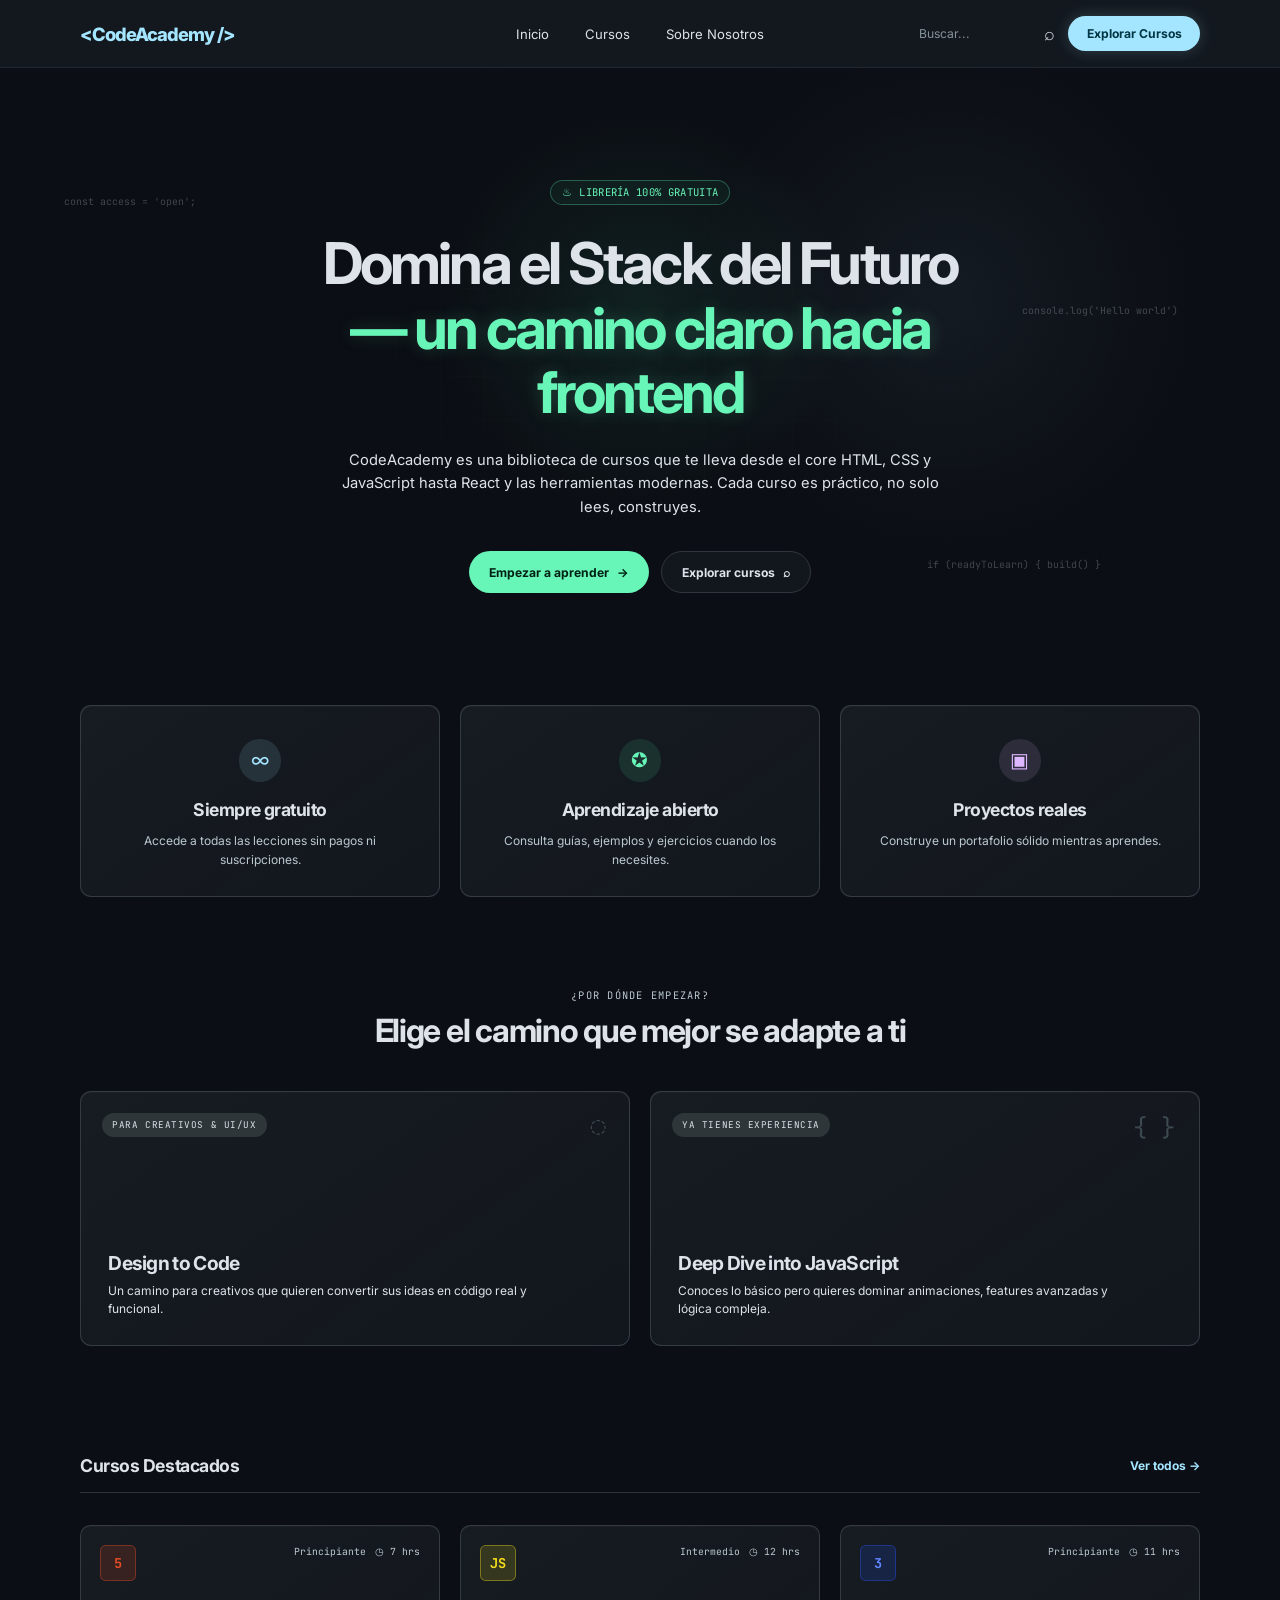
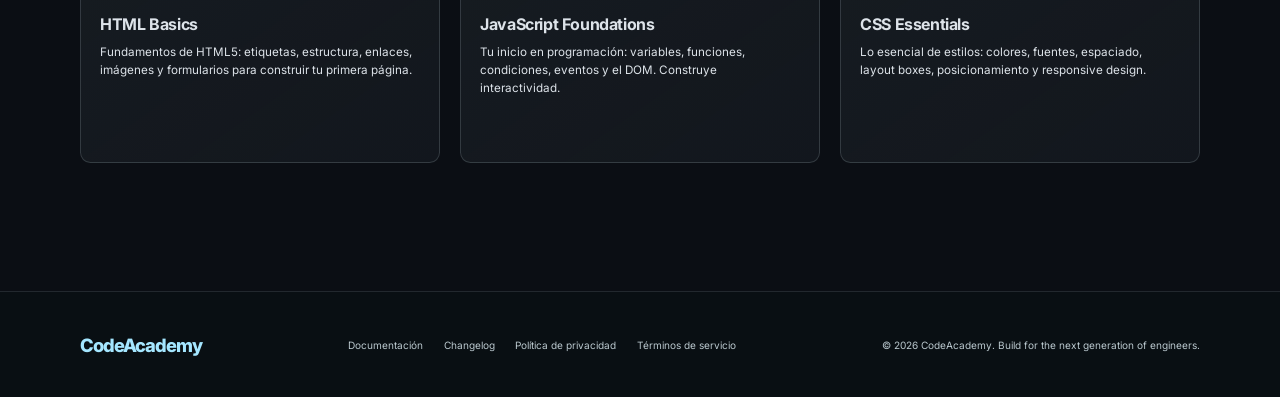
==== index.html @ 4cf629ab "Initial public CodeAcademy site" ====
<!DOCTYPE html>
<html lang="es">
<head>
  <meta charset="UTF-8">
  <meta name="viewport" content="width=device-width, initial-scale=1.0">
  <meta name="description" content="CodeAcademy: cursos de desarrollo web para construir el stack del futuro.">
  <title>CodeAcademy | Domina el Stack del Futuro</title>
  <link rel="stylesheet" href="style.css">
</head>
<body class="pagina-inicio">
  <header class="cabecera-prueba">
    <a class="logo-prueba" href="#inicio" aria-label="Ir al inicio de CodeAcademy">&lt;CodeAcademy /&gt;</a>

    <nav class="navegacion-prueba" aria-label="Navegación principal">
      <a href="#inicio">Inicio</a>
      <a href="#cursos">Cursos</a>
      <a href="nosotros.html">Sobre Nosotros</a>
    </nav>

    <div class="acciones-prueba">
      <form class="busqueda-prueba" action="cursos.html" method="get" role="search">
        <label class="sr-only" for="buscar-tecnologia">Buscar tecnología</label>
        <input id="buscar-tecnologia" name="q" type="search" placeholder="Buscar...">
        <button type="submit" aria-label="Buscar">⌕</button>
      </form>
      <a class="boton-unirme" href="cursos.html">Explorar Cursos</a>
    </div>
  </header>

  <main>
    <section class="hero-prueba" id="inicio">
      <span class="codigo-flotante codigo-uno" aria-hidden="true">const access = 'open';</span>
      <span class="codigo-flotante codigo-dos" aria-hidden="true">console.log('Hello world')</span>
      <span class="codigo-flotante codigo-tres" aria-hidden="true">if (readyToLearn) { build() }</span>

      <div class="hero-prueba-contenido">
        <p class="badge-biblioteca"><span aria-hidden="true">♨</span> Librería 100% gratuita</p>
        <h1>Domina el Stack del Futuro <span>— un camino claro hacia frontend</span></h1>
        <p class="hero-prueba-descripcion">CodeAcademy es una biblioteca de cursos que te lleva desde el core HTML, CSS y JavaScript hasta React y las herramientas modernas. Cada curso es práctico, no solo lees, construyes.</p>
        <div class="hero-prueba-acciones">
          <a class="boton-menta" href="#rutas">Empezar a aprender <span aria-hidden="true">→</span></a>
          <a class="boton-contorno" href="cursos.html">Explorar cursos <span aria-hidden="true">⌕</span></a>
        </div>
      </div>
    </section>

    <section class="seccion-prueba beneficios-prueba" aria-label="Beneficios de CodeAcademy">
      <article class="tarjeta-beneficio-prueba">
        <span class="icono-beneficio-prueba icono-cian" aria-hidden="true">∞</span>
        <h2>Siempre gratuito</h2>
        <p>Accede a todas las lecciones sin pagos ni suscripciones.</p>
      </article>
      <article class="tarjeta-beneficio-prueba">
        <span class="icono-beneficio-prueba icono-menta" aria-hidden="true">✪</span>
        <h2>Aprendizaje abierto</h2>
        <p>Consulta guías, ejemplos y ejercicios cuando los necesites.</p>
      </article>
      <article class="tarjeta-beneficio-prueba">
        <span class="icono-beneficio-prueba icono-lila" aria-hidden="true">▣</span>
        <h2>Proyectos reales</h2>
        <p>Construye un portafolio sólido mientras aprendes.</p>
      </article>
    </section>

    <section class="seccion-prueba rutas-prueba" id="rutas">
      <div class="encabezado-rutas-prueba">
        <p>¿Por dónde empezar?</p>
        <h2>Elige el camino que mejor se adapte a ti</h2>
      </div>
      <div class="grid-rutas-prueba">
        <article class="tarjeta-ruta-prueba ruta-design">
          <span class="badge-ruta">Para creativos &amp; UI/UX</span>
          <span class="marca-ruta" aria-hidden="true">◌</span>
          <div>
            <h3>Design to Code</h3>
            <p>Un camino para creativos que quieren convertir sus ideas en código real y funcional.</p>
          </div>
        </article>
        <article class="tarjeta-ruta-prueba ruta-javascript">
          <span class="badge-ruta">Ya tienes experiencia</span>
          <span class="marca-ruta" aria-hidden="true">{ }</span>
          <div>
            <h3>Deep Dive into JavaScript</h3>
            <p>Conoces lo básico pero quieres dominar animaciones, features avanzadas y lógica compleja.</p>
          </div>
        </article>
      </div>
    </section>

    <section class="seccion-prueba cursos-prueba" id="cursos">
      <div class="encabezado-cursos-prueba">
        <h2>Cursos Destacados</h2>
        <a href="cursos.html">Ver todos <span aria-hidden="true">→</span></a>
      </div>
      <div class="grid-cursos-prueba">
        <article class="tarjeta-curso-prueba">
          <div class="meta-curso-prueba">
            <span class="logo-tecnologia html">5</span>
            <p><span>Principiante</span><span>◷ 7 hrs</span></p>
          </div>
          <h3>HTML Basics</h3>
          <p>Fundamentos de HTML5: etiquetas, estructura, enlaces, imágenes y formularios para construir tu primera página.</p>
          <a href="detalles-html.html" aria-label="Abrir lección de HTML Basics"></a>
        </article>
        <article class="tarjeta-curso-prueba">
          <div class="meta-curso-prueba">
            <span class="logo-tecnologia javascript">JS</span>
            <p><span>Intermedio</span><span>◷ 12 hrs</span></p>
          </div>
          <h3>JavaScript Foundations</h3>
          <p>Tu inicio en programación: variables, funciones, condiciones, eventos y el DOM. Construye interactividad.</p>
          <a href="detalles-javascript.html" aria-label="Abrir lección de JavaScript Foundations"></a>
        </article>
        <article class="tarjeta-curso-prueba">
          <div class="meta-curso-prueba">
            <span class="logo-tecnologia css">3</span>
            <p><span>Principiante</span><span>◷ 11 hrs</span></p>
          </div>
          <h3>CSS Essentials</h3>
          <p>Lo esencial de estilos: colores, fuentes, espaciado, layout boxes, posicionamiento y responsive design.</p>
          <a href="detalles-css.html" aria-label="Abrir lección de CSS Essentials"></a>
        </article>
      </div>
    </section>

  </main>

  <footer class="pie-prueba">
    <a class="logo-prueba" href="#inicio">CodeAcademy</a>
    <nav aria-label="Enlaces secundarios">
      <a href="#documentacion">Documentación</a>
      <a href="#changelog">Changelog</a>
      <a href="#privacidad">Política de privacidad</a>
      <a href="#terminos">Términos de servicio</a>
    </nav>
    <p>© 2026 CodeAcademy. Build for the next generation of engineers.</p>
  </footer>
</body>
</html>
---- style.css ----
@import url('https://fonts.googleapis.com/css2?family=Inter:wght@400;500;600;700;800&family=JetBrains+Mono:wght@500;600&display=swap');

:root {
  --fondo: #0B0E14;
  --fondo-profundo: #090f13;
  --superficie: #161B22;
  --superficie-media: #1a2025;
  --borde: #30363D;
  --texto: #dde3e9;
  --texto-secundario: #bbc9cf;
  --menta: #68f5b8;
  --menta-media: #46d89d;
  --cian: #a4e6ff;
  --lila: #ddb7ff;
}

/* Garantiza que el atributo hidden prevalezca sobre los layouts Flex y Grid. */
[hidden] {
  display: none !important;
}

* {
  box-sizing: border-box;
  margin: 0;
  padding: 0;
}

html {
  scroll-behavior: smooth;
}

body {
  min-width: 320px;
  background: var(--fondo);
  color: var(--texto);
  font-family: 'Inter', sans-serif;
}

a {
  color: inherit;
  text-decoration: none;
}

button,
input {
  font: inherit;
}

.sr-only {
  position: absolute;
  width: 1px;
  height: 1px;
  padding: 0;
  margin: -1px;
  overflow: hidden;
  clip: rect(0, 0, 0, 0);
  white-space: nowrap;
  border: 0;
}

.cabecera-prueba {
  position: sticky;
  top: 0;
  z-index: 10;
  display: grid;
  grid-template-columns: 1fr auto 1fr;
  align-items: center;
  min-height: 68px;
  padding: 0 4.5%;
  border-bottom: 1px solid rgba(48, 54, 61, 0.6);
  background: rgba(22, 27, 34, 0.84);
  backdrop-filter: blur(16px);
}

.logo-prueba {
  display: inline-flex;
  align-items: center;
  gap: 0.45rem;
  color: var(--cian);
  font-size: 1.15rem;
  font-weight: 800;
  letter-spacing: -0.055em;
}

.logo-prueba span {
  font-size: 0.9rem;
}

.navegacion-prueba {
  display: flex;
  gap: 2.25rem;
}

.navegacion-prueba a {
  color: var(--texto);
  font-size: 0.82rem;
  transition: color 0.2s ease;
}

.navegacion-prueba a:hover {
  color: var(--menta);
}

.acciones-prueba {
  display: flex;
  justify-content: flex-end;
  align-items: center;
  gap: 0.8rem;
}

.busqueda-prueba {
  display: flex;
  align-items: center;
  width: 136px;
  border-bottom: 1px solid transparent;
  transition: width 0.25s ease, border-color 0.2s ease;
}

.busqueda-prueba:focus-within {
  width: 190px;
  border-color: var(--menta);
}

.busqueda-prueba input {
  width: 100%;
  border: 0;
  outline: 0;
  background: transparent;
  color: var(--texto);
  font-size: 0.76rem;
}

.busqueda-prueba input::placeholder {
  color: #859399;
}

.busqueda-prueba button {
  border: 0;
  background: transparent;
  color: var(--texto);
  cursor: pointer;
  font-size: 1.1rem;
}

.boton-unirme,
.boton-menta,
.boton-contorno {
  display: inline-flex;
  align-items: center;
  justify-content: center;
  gap: 0.5rem;
  border-radius: 999px;
  font-size: 0.76rem;
  font-weight: 700;
  transition: transform 0.2s ease, background-color 0.2s ease, box-shadow 0.2s ease;
}

.boton-unirme {
  padding: 0.6rem 1.15rem;
  background: var(--cian);
  color: #003543;
  box-shadow: 0 0 15px rgba(164, 230, 255, 0.2);
}

.boton-unirme:hover,
.boton-menta:hover {
  transform: translateY(-2px);
  box-shadow: 0 0 20px rgba(104, 245, 184, 0.3);
}

.hero-prueba {
  position: relative;
  display: grid;
  min-height: 570px;
  place-items: center;
  overflow: hidden;
  padding: 7rem 1.5rem 5rem;
  background:
    radial-gradient(circle at 50% 40%, rgba(70, 216, 157, 0.09), transparent 28%),
    radial-gradient(circle at 74% 38%, rgba(164, 230, 255, 0.06), transparent 25%);
}

.hero-prueba::after {
  position: absolute;
  inset: 0;
  background-image: linear-gradient(rgba(48, 54, 61, 0.08) 1px, transparent 1px), linear-gradient(90deg, rgba(48, 54, 61, 0.08) 1px, transparent 1px);
  background-size: 44px 44px;
  content: '';
  mask-image: radial-gradient(ellipse at center, black, transparent 74%);
  pointer-events: none;
}

.hero-prueba-contenido {
  position: relative;
  z-index: 1;
  max-width: 760px;
  text-align: center;
}

.badge-biblioteca {
  display: inline-flex;
  align-items: center;
  gap: 0.45rem;
  margin-bottom: 1.65rem;
  padding: 0.28rem 0.7rem;
  border: 1px solid rgba(104, 245, 184, 0.3);
  border-radius: 999px;
  background: rgba(70, 216, 157, 0.05);
  color: var(--menta);
  font-family: 'JetBrains Mono', monospace;
  font-size: 0.66rem;
  letter-spacing: 0.03em;
  text-transform: uppercase;
}

.hero-prueba h1 {
  max-width: 700px;
  margin: 0 auto;
  font-size: clamp(2.35rem, 5vw, 3.6rem);
  font-weight: 700;
  letter-spacing: -0.05em;
  line-height: 1.12;
}

.hero-prueba h1 span {
  display: block;
  color: var(--menta);
  text-shadow: 0 0 18px rgba(104, 245, 184, 0.2);
}

.hero-prueba-descripcion {
  max-width: 600px;
  margin: 1.5rem auto 2rem;
  color: var(--texto);
  font-size: 0.92rem;
  line-height: 1.6;
}

.hero-prueba-acciones {
  display: flex;
  justify-content: center;
  gap: 0.8rem;
}

.boton-menta,
.boton-contorno {
  min-width: 150px;
  padding: 0.78rem 1.25rem;
}

.boton-menta {
  background: var(--menta);
  color: #002113;
}

.boton-contorno {
  border: 1px solid var(--borde);
  background: rgba(22, 27, 34, 0.65);
  color: var(--texto);
}

.boton-contorno:hover {
  border-color: var(--menta);
  background: var(--superficie-media);
}

.codigo-flotante {
  position: absolute;
  z-index: 1;
  color: #859399;
  font-family: 'JetBrains Mono', monospace;
  font-size: 0.62rem;
  opacity: 0.42;
}

.codigo-uno { top: 21%; left: 5%; }
.codigo-dos { top: 39%; right: 8%; }
.codigo-tres { right: 14%; bottom: 17%; }

.seccion-prueba {
  width: min(1280px, 94%);
  margin: 0 auto;
}

.beneficios-prueba {
  display: grid;
  grid-template-columns: repeat(3, 1fr);
  gap: 1.25rem;
  padding-top: 2rem;
}

.tarjeta-beneficio-prueba,
.tarjeta-ruta-prueba,
.tarjeta-curso-prueba {
  border: 1px solid rgba(133, 147, 153, 0.28);
  background: linear-gradient(145deg, rgba(26, 32, 37, 0.78), rgba(22, 27, 34, 0.68));
  box-shadow: inset 0 1px 0 rgba(221, 227, 233, 0.025);
}

.tarjeta-beneficio-prueba {
  padding: 2.05rem 1.5rem 1.65rem;
  border-radius: 0.7rem;
  text-align: center;
}

.icono-beneficio-prueba {
  display: grid;
  width: 2.65rem;
  height: 2.65rem;
  place-items: center;
  margin: 0 auto 1.1rem;
  border-radius: 50%;
  font-size: 1.25rem;
}

.icono-cian { background: rgba(164, 230, 255, 0.12); color: var(--cian); }
.icono-menta { background: rgba(70, 216, 157, 0.12); color: var(--menta); }
.icono-lila { background: rgba(221, 183, 255, 0.12); color: var(--lila); }

.tarjeta-beneficio-prueba h2 {
  font-size: 1.1rem;
  letter-spacing: -0.03em;
}

.tarjeta-beneficio-prueba p {
  margin-top: 0.75rem;
  color: var(--texto-secundario);
  font-size: 0.75rem;
  line-height: 1.55;
}

.rutas-prueba {
  padding-top: 5.7rem;
}

.encabezado-rutas-prueba {
  text-align: center;
}

.encabezado-rutas-prueba > p {
  color: var(--texto-secundario);
  font-family: 'JetBrains Mono', monospace;
  font-size: 0.65rem;
  letter-spacing: 0.12em;
  text-transform: uppercase;
}

.encabezado-rutas-prueba h2 {
  margin-top: 0.55rem;
  font-size: clamp(1.65rem, 3vw, 2rem);
  letter-spacing: -0.04em;
}

.grid-rutas-prueba {
  display: grid;
  grid-template-columns: repeat(2, 1fr);
  gap: 1.25rem;
  margin-top: 2.6rem;
}

.tarjeta-ruta-prueba {
  position: relative;
  display: flex;
  min-height: 255px;
  flex-direction: column;
  justify-content: flex-end;
  padding: 1.7rem;
  overflow: hidden;
  border-radius: 0.7rem;
  transition: border-color 0.2s ease, box-shadow 0.2s ease, transform 0.2s ease;
}

.tarjeta-ruta-prueba:hover,
.tarjeta-curso-prueba:hover {
  border-color: rgba(164, 230, 255, 0.7);
  box-shadow: 0 0 20px rgba(164, 230, 255, 0.12);
  transform: translateY(-3px);
}

.badge-ruta {
  position: absolute;
  top: 1.3rem;
  left: 1.3rem;
  padding: 0.38rem 0.65rem;
  border-radius: 999px;
  background: #2f363a;
  color: var(--texto);
  font-family: 'JetBrains Mono', monospace;
  font-size: 0.58rem;
  letter-spacing: 0.06em;
  text-transform: uppercase;
}

.marca-ruta {
  position: absolute;
  top: 1.25rem;
  right: 1.5rem;
  color: #3c494e;
  font-family: 'JetBrains Mono', monospace;
  font-size: 1.5rem;
}

.tarjeta-ruta-prueba h3 {
  font-size: 1.2rem;
  letter-spacing: -0.035em;
}

.tarjeta-ruta-prueba p {
  max-width: 430px;
  margin-top: 0.45rem;
  color: var(--texto);
  font-size: 0.75rem;
  line-height: 1.5;
}

.cursos-prueba {
  padding: 6.8rem 0 8rem;
}

.encabezado-cursos-prueba {
  display: flex;
  align-items: center;
  justify-content: space-between;
  padding-bottom: 1rem;
  border-bottom: 1px solid rgba(133, 147, 153, 0.28);
}

.encabezado-cursos-prueba h2 {
  font-size: 1.1rem;
  letter-spacing: -0.025em;
}

.encabezado-cursos-prueba a {
  color: var(--cian);
  font-size: 0.75rem;
  font-weight: 700;
}

.grid-cursos-prueba {
  display: grid;
  grid-template-columns: repeat(3, 1fr);
  gap: 1.25rem;
  margin-top: 2rem;
}

.tarjeta-curso-prueba {
  position: relative;
  min-height: 238px;
  padding: 1.2rem;
  border-radius: 0.65rem;
  transition: border-color 0.2s ease, box-shadow 0.2s ease, transform 0.2s ease;
}

.tarjeta-curso-prueba > a {
  position: absolute;
  inset: 0;
}

.meta-curso-prueba {
  display: flex;
  align-items: flex-start;
  justify-content: space-between;
}

.logo-tecnologia {
  display: grid;
  width: 2.25rem;
  height: 2.25rem;
  place-items: center;
  border-radius: 0.35rem;
  font-family: 'JetBrains Mono', monospace;
  font-size: 0.85rem;
  font-weight: 700;
}

.logo-tecnologia.html { border: 1px solid rgba(227, 76, 38, 0.4); background: rgba(227, 76, 38, 0.16); color: #e34c26; }
.logo-tecnologia.javascript { border: 1px solid rgba(247, 223, 30, 0.38); background: rgba(247, 223, 30, 0.14); color: #f7df1e; }
.logo-tecnologia.css { border: 1px solid rgba(38, 77, 228, 0.45); background: rgba(38, 77, 228, 0.18); color: #5f86ff; }

.meta-curso-prueba p {
  display: flex;
  gap: 0.55rem;
  color: var(--texto-secundario);
  font-family: 'JetBrains Mono', monospace;
  font-size: 0.61rem;
}

.tarjeta-curso-prueba h3 {
  margin-top: 2.05rem;
  font-size: 1rem;
  letter-spacing: -0.025em;
}

.tarjeta-curso-prueba > p {
  margin-top: 0.55rem;
  color: var(--texto);
  font-size: 0.73rem;
  line-height: 1.55;
}

.sobre-nosotros-prueba {
  display: grid;
  grid-template-columns: minmax(0, 1fr) minmax(340px, 0.9fr);
  gap: clamp(2rem, 7vw, 7rem);
  align-items: center;
  padding: 0 0 7rem;
  scroll-margin-top: 5rem;
}

.sobre-introduccion h1,
.sobre-introduccion h2 {
  max-width: 650px;
  margin-top: 0.55rem;
  color: var(--texto);
  font-size: clamp(1.75rem, 3.4vw, 2.65rem);
  letter-spacing: -0.05em;
  line-height: 1.12;
}

.sobre-introduccion > p:not(.eyebrow) {
  max-width: 620px;
  margin-top: 1rem;
  color: var(--texto-secundario);
  font-size: 0.9rem;
  line-height: 1.7;
}

.sobre-introduccion .boton-contorno {
  display: inline-flex;
  margin-top: 1.6rem;
}

.sobre-pilares {
  display: grid;
  gap: 0.8rem;
}

.sobre-pilares article {
  padding: 1.3rem;
  border: 1px solid rgba(48, 54, 61, 0.85);
  border-radius: 0.65rem;
  background: linear-gradient(145deg, rgba(23, 30, 35, 0.82), rgba(20, 26, 31, 0.7));
}

.sobre-pilares span {
  color: var(--menta);
  font-family: 'JetBrains Mono', monospace;
  font-size: 0.65rem;
  font-weight: 700;
}

.sobre-pilares h2,
.sobre-pilares h3 {
  margin-top: 0.5rem;
  color: var(--texto);
  font-size: 1rem;
}

.sobre-pilares p {
  margin-top: 0.4rem;
  color: var(--texto-secundario);
  font-size: 0.78rem;
  line-height: 1.55;
}

.contenido-nosotros {
  padding-top: clamp(4rem, 9vw, 8rem);
}

.contenido-nosotros .sobre-nosotros-prueba {
  padding-bottom: clamp(4rem, 8vw, 7rem);
}

.metodo-nosotros {
  padding: 3rem 0 clamp(5rem, 9vw, 8rem);
  border-top: 1px solid rgba(48, 54, 61, 0.78);
}

.metodo-nosotros > div:first-child {
  max-width: 520px;
}

.metodo-nosotros h2 {
  margin-top: 0.55rem;
  font-size: clamp(1.55rem, 3vw, 2.2rem);
  letter-spacing: -0.045em;
}

.pasos-metodo {
  display: grid;
  grid-template-columns: repeat(3, 1fr);
  gap: 1rem;
  margin-top: 2.2rem;
}

.pasos-metodo article {
  padding: 1.35rem;
  border: 1px solid rgba(48, 54, 61, 0.85);
  border-radius: 0.65rem;
  background: rgba(22, 27, 34, 0.68);
}

.pasos-metodo span {
  color: var(--menta);
  font-family: 'JetBrains Mono', monospace;
  font-size: 0.65rem;
  font-weight: 700;
}

.pasos-metodo h3 {
  margin-top: 0.55rem;
  font-size: 1rem;
}

.pasos-metodo p {
  margin-top: 0.45rem;
  color: var(--texto-secundario);
  font-size: 0.78rem;
  line-height: 1.55;
}

.compromiso-nosotros {
  display: grid;
  grid-template-columns: minmax(0, 1fr) minmax(320px, 0.8fr);
  gap: clamp(2rem, 6vw, 6rem);
  align-items: center;
  padding: 3rem 0 clamp(5rem, 9vw, 8rem);
  border-top: 1px solid rgba(48, 54, 61, 0.78);
}

.compromiso-nosotros h2 {
  margin-top: 0.55rem;
  font-size: clamp(1.5rem, 3vw, 2.2rem);
  letter-spacing: -0.045em;
}

.compromiso-nosotros p:not(.eyebrow) {
  max-width: 590px;
  margin-top: 0.85rem;
  color: var(--texto-secundario);
  font-size: 0.88rem;
  line-height: 1.7;
}

.compromiso-nosotros ul {
  display: grid;
  gap: 0.75rem;
  padding: 1.35rem;
  border: 1px solid rgba(70, 216, 157, 0.2);
  border-radius: 0.65rem;
  background: linear-gradient(145deg, rgba(70, 216, 157, 0.08), rgba(22, 27, 34, 0.7));
  list-style: none;
}

.compromiso-nosotros li {
  color: var(--texto);
  font-size: 0.8rem;
  line-height: 1.55;
}

.compromiso-nosotros li span {
  margin-right: 0.55rem;
  color: var(--menta);
  font-weight: 800;
}

.pie-prueba {
  display: grid;
  grid-template-columns: auto 1fr auto;
  align-items: center;
  gap: 2.5rem;
  padding: 2.6rem 4.5%;
  border-top: 1px solid rgba(48, 54, 61, 0.65);
  background: var(--fondo-profundo);
}

.pie-prueba nav {
  display: flex;
  flex-wrap: wrap;
  justify-content: center;
  gap: 1.3rem;
}

.pie-prueba nav a,
.pie-prueba p {
  color: var(--texto-secundario);
  font-size: 0.63rem;
}

.pie-prueba nav a:hover {
  color: var(--menta);
}

.pie-prueba p {
  text-align: right;
}

@media (max-width: 850px) {
  .cabecera-prueba {
    grid-template-columns: 1fr auto;
  }

  .navegacion-prueba {
    display: none;
  }

  .grid-cursos-prueba {
    grid-template-columns: repeat(2, 1fr);
  }

  .pie-prueba {
    grid-template-columns: 1fr;
    text-align: center;
  }

  .pie-prueba p {
    text-align: center;
  }

  .sobre-nosotros-prueba {
    grid-template-columns: 1fr;
    gap: 2rem;
  }

  .pasos-metodo {
    grid-template-columns: 1fr;
  }

  .compromiso-nosotros {
    grid-template-columns: 1fr;
  }
}

@media (max-width: 620px) {
  .cabecera-prueba {
    min-height: 62px;
    padding: 0 1.1rem;
  }

  .acciones-prueba {
    gap: 0.5rem;
  }

  .busqueda-prueba,
  .busqueda-prueba:focus-within {
    width: 2rem;
  }

  .busqueda-prueba input {
    display: none;
  }

  .boton-unirme {
    padding: 0.55rem 0.75rem;
    font-size: 0.67rem;
  }

  .hero-prueba {
    min-height: 510px;
    padding-top: 5rem;
  }

  .hero-prueba h1 {
    font-size: 2.1rem;
  }

  .hero-prueba-acciones {
    flex-direction: column;
    align-items: center;
  }

  .codigo-flotante {
    display: none;
  }

  .beneficios-prueba,
  .grid-rutas-prueba,
  .grid-cursos-prueba {
    grid-template-columns: 1fr;
  }

  .rutas-prueba {
    padding-top: 4.5rem;
  }

  .cursos-prueba {
    padding: 5rem 0;
  }

  .tarjeta-ruta-prueba {
    min-height: 225px;
  }
}

/* Vistas internas: catálogo, detalles, panel y carrito */
.encabezado-principal {
  display: flex;
  align-items: center;
  justify-content: space-between;
  gap: 1.5rem;
  min-height: 68px;
  padding: 0.75rem 5%;
  border-bottom: 1px solid rgba(48, 54, 61, 0.7);
  background: rgba(22, 27, 34, 0.92);
}

.encabezado-principal .logo {
  color: var(--cian);
  font-size: 1.15rem;
  font-weight: 800;
  letter-spacing: -0.055em;
  white-space: nowrap;
}

.navegacion,
.acciones-usuario,
.buscador {
  display: flex;
  align-items: center;
}

.navegacion {
  gap: 1.25rem;
}

.navegacion a {
  color: var(--texto-secundario);
  font-size: 0.82rem;
  transition: color 0.2s ease;
}

.navegacion a:hover {
  color: var(--menta);
}

.buscador {
  flex: 1;
  max-width: 250px;
  overflow: hidden;
  border: 1px solid var(--borde);
  border-radius: 999px;
  background: var(--fondo-profundo);
}

.buscador:focus-within {
  border-color: var(--menta);
  box-shadow: 0 0 0 3px rgba(104, 245, 184, 0.1);
}

.buscador input {
  width: 100%;
  padding: 0.58rem 0.8rem;
  border: 0;
  outline: 0;
  background: transparent;
  color: var(--texto);
  font-size: 0.78rem;
}

.buscador button {
  padding: 0.55rem 0.8rem;
  border: 0;
  border-left: 1px solid var(--borde);
  background: transparent;
  color: var(--cian);
  cursor: pointer;
}

.acciones-usuario {
  gap: 0.5rem;
  white-space: nowrap;
}

.boton-carrito,
.boton-panel {
  padding: 0.55rem 0.75rem;
  border-radius: 999px;
  color: var(--texto-secundario);
  font-size: 0.77rem;
  font-weight: 700;
  transition: background-color 0.2s ease, color 0.2s ease;
}

.boton-carrito:hover {
  background: var(--superficie-media);
  color: var(--menta);
}

.boton-panel {
  background: var(--cian);
  color: #003543;
}

.boton-panel:hover {
  background: #b7eaff;
}

.visualmente-oculto {
  position: absolute;
  width: 1px;
  height: 1px;
  padding: 0;
  margin: -1px;
  overflow: hidden;
  clip: rect(0, 0, 0, 0);
  white-space: nowrap;
  border: 0;
}

.pie-pagina {
  display: flex;
  justify-content: space-between;
  gap: 3rem;
  margin-top: 5rem;
  padding: 3.5rem 5%;
  border-top: 1px solid rgba(48, 54, 61, 0.65);
  background: var(--fondo-profundo);
}

.columna-footer {
  display: flex;
  flex-direction: column;
  gap: 0.65rem;
}

.marca-footer {
  max-width: 330px;
}

.columna-footer h2 {
  font-size: 0.9rem;
}

.columna-footer p,
.columna-footer a {
  color: var(--texto-secundario);
  font-size: 0.78rem;
  line-height: 1.55;
}

.columna-footer a:hover {
  color: var(--menta);
}

.redes-sociales {
  display: flex;
  flex-direction: column;
  gap: 0.65rem;
}

/* Catálogo */
.contenedor-cursos {
  display: grid;
  grid-template-columns: minmax(220px, 25%) minmax(0, 1fr);
  width: min(1280px, 92%);
  min-height: 70vh;
  gap: 1.5rem;
  margin: 0 auto;
  padding: 3.5rem 0;
}

.sidebar-filtros,
.tarjeta-catalogo,
.bloque-curso,
.panel-compra,
.tarjeta-dashboard-curso,
.tarjeta-estadistica {
  border: 1px solid rgba(133, 147, 153, 0.28);
  background: linear-gradient(145deg, rgba(26, 32, 37, 0.85), rgba(22, 27, 34, 0.78));
  box-shadow: inset 0 1px 0 rgba(221, 227, 233, 0.025);
}

.sidebar-filtros {
  padding: 1.35rem;
  border-radius: 0.7rem;
}

.sidebar-filtros h1 {
  margin-bottom: 1rem;
  font-size: 1.25rem;
}

.grupo-filtros {
  display: flex;
  flex-direction: column;
  gap: 0.75rem;
  padding: 1.15rem 0;
  border: 0;
  border-top: 1px solid rgba(133, 147, 153, 0.23);
}

.grupo-filtros legend {
  padding-right: 0.35rem;
  font-size: 0.85rem;
  font-weight: 700;
}

.grupo-filtros label {
  color: var(--texto-secundario);
  font-size: 0.79rem;
}

.grupo-filtros input {
  accent-color: var(--menta);
}

.barra-catalogo {
  display: flex;
  align-items: end;
  justify-content: space-between;
  gap: 1rem;
  margin-bottom: 1.8rem;
}

.eyebrow {
  margin-bottom: 0.4rem;
  color: var(--menta);
  font-family: 'JetBrains Mono', monospace;
  font-size: 0.65rem;
  letter-spacing: 0.08em;
  text-transform: uppercase;
}

.barra-catalogo h2 {
  font-size: clamp(1.7rem, 3vw, 2.25rem);
  letter-spacing: -0.04em;
}

.controles-catalogo {
  display: flex;
  gap: 0.65rem;
}

.busqueda-interna input,
.controles-catalogo select {
  min-height: 38px;
  padding: 0.5rem 0.65rem;
  border: 1px solid var(--borde);
  border-radius: 0.35rem;
  outline: 0;
  background: var(--fondo-profundo);
  color: var(--texto);
  font-size: 0.76rem;
}

.busqueda-interna input:focus,
.controles-catalogo select:focus {
  border-color: var(--menta);
}

.grid-catalogo-cursos {
  display: grid;
  grid-template-columns: repeat(auto-fit, minmax(205px, 1fr));
  gap: 1.15rem;
}

.tarjeta-catalogo {
  display: flex;
  flex-direction: column;
  padding: 0.9rem;
  border-radius: 0.65rem;
  transition: border-color 0.2s ease, box-shadow 0.2s ease, transform 0.2s ease;
}

.tarjeta-catalogo:hover,
.tarjeta-dashboard-curso:hover {
  border-color: var(--cian);
  box-shadow: 0 0 20px rgba(164, 230, 255, 0.14);
  transform: translateY(-3px);
}

.imagen-curso {
  display: grid;
  min-height: 128px;
  place-items: center;
  margin-bottom: 1rem;
  border: 1px solid rgba(133, 147, 153, 0.22);
  border-radius: 0.45rem;
  background: linear-gradient(135deg, #10232d, #15212a);
  color: var(--cian);
  font-family: 'JetBrains Mono', monospace;
  font-size: 1.15rem;
  font-weight: 700;
}

.imagen-curso.javascript { background: linear-gradient(135deg, #302c0c, #1c1d17); color: #f7df1e; }
.imagen-curso.react { background: linear-gradient(135deg, #0d2935, #11212b); color: #a4e6ff; }
.imagen-curso.next { background: linear-gradient(135deg, #25282a, #101317); color: #dde3e9; }

.badge {
  align-self: flex-start;
  padding: 0.25rem 0.5rem;
  border-radius: 999px;
  color: #002113;
  font-family: 'JetBrains Mono', monospace;
  font-size: 0.6rem;
  font-weight: 700;
}

.badge-junior { background: var(--menta); }
.badge-mid { background: var(--cian); }
.badge-senior { background: #ddb7ff; color: #2c0051; }

.tarjeta-catalogo h3 {
  margin: 0.8rem 0 0.4rem;
  font-size: 0.98rem;
  line-height: 1.35;
}

.meta-curso,
.precio-curso {
  margin-top: 0.35rem;
  color: var(--texto-secundario);
  font-size: 0.74rem;
}

.precio-curso {
  color: var(--menta);
  font-size: 1rem;
  font-weight: 700;
}

.boton-detalles,
.boton-inscripcion,
.boton-reanudar,
.boton-ir-curso,
.boton {
  display: block;
  width: 100%;
  margin-top: auto;
  padding: 0.65rem;
  border: 1px solid var(--menta);
  border-radius: 0.35rem;
  background: transparent;
  color: var(--menta);
  font-size: 0.75rem;
  font-weight: 700;
  text-align: center;
  transition: background-color 0.2s ease, color 0.2s ease;
}

.boton-detalles { margin-top: 1rem; }

.boton-detalles:hover,
.boton-ir-curso:hover,
.boton:hover {
  background: var(--menta);
  color: #002113;
}

.paginacion {
  display: flex;
  justify-content: center;
  gap: 0.45rem;
  margin-top: 2rem;
}

.paginacion a {
  display: grid;
  width: 2rem;
  height: 2rem;
  place-items: center;
  border: 1px solid var(--borde);
  border-radius: 0.35rem;
  color: var(--texto-secundario);
  font-size: 0.75rem;
}

.paginacion a:hover,
.paginacion .pagina-activa { border-color: var(--menta); background: var(--menta); color: #002113; }

/* Detalles de curso */
.curso-individual {
  width: min(1160px, 92%);
  margin: 0 auto;
}

.hero-curso {
  margin: 3rem 0;
  padding: clamp(2rem, 5vw, 4rem);
  border: 1px solid rgba(104, 245, 184, 0.25);
  border-radius: 0.85rem;
  background: radial-gradient(circle at top right, rgba(70, 216, 157, 0.17), transparent 45%), var(--superficie);
}

.badges-curso,
.datos-curso {
  display: flex;
  flex-wrap: wrap;
  gap: 0.65rem;
}

.badges-curso { margin-bottom: 1.2rem; }
.badge-tecnologia { background: var(--cian); color: #003543; }

.hero-curso h1 {
  max-width: 900px;
  font-size: clamp(2rem, 4.5vw, 3.7rem);
  letter-spacing: -0.055em;
  line-height: 1.1;
}

.descripcion-curso {
  max-width: 760px;
  margin: 1.2rem 0;
  color: var(--texto-secundario);
  line-height: 1.65;
}

.datos-curso { color: var(--texto-secundario); font-size: 0.78rem; }
.datos-curso span:first-child { color: #f7df1e; }
.datos-curso strong { color: var(--texto); }

.cuerpo-curso {
  display: grid;
  grid-template-columns: minmax(0, 1fr) 340px;
  align-items: start;
  gap: 1.5rem;
}

.contenido-curso { display: flex; flex-direction: column; gap: 1.5rem; }

.video-presentacion {
  display: grid;
  min-height: 315px;
  place-content: center;
  justify-items: center;
  gap: 1rem;
  border: 1px solid rgba(164, 230, 255, 0.25);
  border-radius: 0.75rem;
  background: radial-gradient(circle, rgba(164, 230, 255, 0.16), transparent 28%), #101820;
  color: var(--texto-secundario);
}

.boton-play {
  display: grid;
  width: 4.25rem;
  height: 4.25rem;
  place-items: center;
  padding-left: 0.15rem;
  border-radius: 50%;
  background: var(--menta);
  color: #002113;
  box-shadow: 0 0 24px rgba(104, 245, 184, 0.3);
}

.bloque-curso { padding: 1.5rem; border-radius: 0.7rem; }
.bloque-curso h2 { margin-bottom: 1rem; font-size: 1.25rem; }

.lista-aprendizaje {
  display: grid;
  grid-template-columns: repeat(2, 1fr);
  gap: 0.75rem 1.25rem;
  list-style: none;
}

.lista-aprendizaje li,
.beneficios-compra li { color: var(--texto-secundario); font-size: 0.8rem; line-height: 1.5; }
.lista-aprendizaje li::first-letter,
.beneficios-compra li::first-letter { color: var(--menta); }

.temario { display: flex; flex-direction: column; gap: 0.65rem; }
.temario details { overflow: hidden; border: 1px solid var(--borde); border-radius: 0.45rem; background: var(--fondo-profundo); }

.temario summary {
  display: flex;
  align-items: center;
  justify-content: space-between;
  gap: 0.8rem;
  padding: 0.9rem 1rem;
  cursor: pointer;
  font-size: 0.82rem;
  font-weight: 700;
  list-style: none;
}

.temario summary::-webkit-details-marker { display: none; }
.temario summary::after { content: '+'; color: var(--menta); font-size: 1.2rem; }
.temario details[open] summary { border-bottom: 1px solid var(--borde); background: var(--superficie-media); }
.temario details[open] summary::after { content: '−'; }
.temario summary span { margin-left: auto; color: var(--texto-secundario); font-size: 0.7rem; font-weight: 400; }
.temario details ul { display: grid; gap: 0.55rem; padding: 1rem 1.25rem 1rem 2.2rem; color: var(--texto-secundario); font-size: 0.78rem; }

.tarjeta-instructor { display: flex; align-items: center; gap: 1rem; }
.foto-instructor { display: grid; width: 4rem; height: 4rem; flex-shrink: 0; place-items: center; border-radius: 50%; background: #3c494e; color: var(--texto); font-weight: 800; }
.tarjeta-instructor h3 { margin-bottom: 0.25rem; font-size: 0.95rem; }
.tarjeta-instructor p { color: var(--texto-secundario); font-size: 0.79rem; line-height: 1.55; }

.panel-compra { position: sticky; top: 20px; padding: 1.5rem; border-radius: 0.7rem; }
.precio-principal { font-size: 2rem; font-weight: 800; letter-spacing: -0.05em; }
.pago-unico { margin: 0.25rem 0 1.25rem; color: var(--texto-secundario); font-size: 0.75rem; }
.boton-inscripcion { background: var(--menta); color: #002113; }
.boton-inscripcion:hover { background: #6ffbbe; }
.boton-lista { width: 100%; margin-top: 0.65rem; padding: 0.65rem; border: 1px solid var(--borde); border-radius: 0.35rem; background: transparent; color: var(--texto); cursor: pointer; }
.boton-lista:hover { border-color: var(--cian); color: var(--cian); }
.beneficios-compra { display: grid; gap: 0.65rem; margin-top: 1.35rem; padding-top: 1.35rem; border-top: 1px solid var(--borde); list-style: none; }

/* Dashboard */
.usuario-dashboard { display: flex; align-items: center; gap: 0.65rem; }
.boton-notificaciones,
.avatar-usuario { display: grid; width: 2.25rem; height: 2.25rem; place-items: center; border: 1px solid var(--borde); border-radius: 50%; background: var(--superficie); color: var(--texto); }
.boton-notificaciones { cursor: pointer; }
.avatar-usuario { border-color: var(--menta); background: rgba(70, 216, 157, 0.1); color: var(--menta); font-size: 0.72rem; font-weight: 800; }

.dashboard-layout { display: flex; min-height: calc(100vh - 68px); }
.sidebar-alumno { width: 245px; flex-shrink: 0; padding: 1.25rem 0.8rem; border-right: 1px solid var(--borde); background: var(--superficie); }
.nav-alumno { display: flex; min-height: 100%; flex-direction: column; gap: 0.35rem; }
.nav-alumno a,
.nav-alumno button { padding: 0.72rem 0.8rem; border: 0; border-radius: 0.35rem; background: transparent; color: var(--texto-secundario); font: inherit; font-size: 0.8rem; font-weight: 600; text-align: left; cursor: pointer; }
.nav-alumno a:hover,
.nav-alumno .enlace-activo { background: rgba(70, 216, 157, 0.1); color: var(--menta); }
.nav-alumno .cerrar-sesion { margin-top: auto; color: #ffb4ab; }

.contenido-dashboard { flex: 1; min-width: 0; padding: 3rem clamp(1.25rem, 4vw, 4rem); }
.contenido-dashboard > h1 { font-size: clamp(1.9rem, 4vw, 2.6rem); letter-spacing: -0.05em; }
.subtitulo-dashboard { margin-top: 0.5rem; color: var(--texto-secundario); }
.grid-estadisticas { display: grid; grid-template-columns: repeat(3, 1fr); gap: 1rem; margin: 2rem 0; }
.tarjeta-estadistica { display: flex; align-items: center; gap: 0.9rem; padding: 1.15rem; border-radius: 0.65rem; }
.tarjeta-estadistica > span { display: grid; width: 2.4rem; height: 2.4rem; place-items: center; border-radius: 0.45rem; background: rgba(164, 230, 255, 0.12); color: var(--cian); }
.tarjeta-estadistica p { color: var(--texto-secundario); font-size: 0.72rem; }
.tarjeta-estadistica strong { display: block; margin-top: 0.15rem; font-size: 1.3rem; }

.continuar-aprendiendo { display: flex; align-items: center; justify-content: space-between; gap: 2rem; padding: 1.8rem; border: 1px solid rgba(104, 245, 184, 0.25); border-radius: 0.75rem; background: radial-gradient(circle at right, rgba(70, 216, 157, 0.13), transparent 40%), var(--superficie); }
.contenido-continuar { width: min(100%, 600px); }
.contenido-continuar h2 { margin-bottom: 0.45rem; font-size: 1.45rem; }
.contenido-continuar > p:not(.eyebrow) { margin-bottom: 1rem; color: var(--texto-secundario); font-size: 0.8rem; }
.progreso-cabecera { display: flex; justify-content: space-between; margin-bottom: 0.45rem; color: var(--texto-secundario); font-size: 0.72rem; }
.progreso-cabecera strong { color: var(--menta); }
.barra-progreso { height: 0.55rem; overflow: hidden; border-radius: 999px; background: #30363D; }
.avance-progreso { height: 100%; border-radius: inherit; background: linear-gradient(90deg, var(--cian), var(--menta)); }
.progreso-35 { width: 35%; }.progreso-60 { width: 60%; }.progreso-100 { width: 100%; }
.boton-reanudar { display: inline-block; width: auto; margin-top: 1.1rem; background: var(--menta); color: #002113; }
.ilustracion-curso-activo { display: grid; width: 135px; height: 135px; flex-shrink: 0; place-content: center; border: 1px solid rgba(164, 230, 255, 0.3); border-radius: 0.65rem; background: var(--fondo-profundo); color: var(--cian); font-size: 2rem; text-align: center; }
.ilustracion-curso-activo span { margin-top: 0.45rem; font-size: 0.72rem; font-weight: 700; }
.mis-cursos { margin-top: 3rem; }
.encabezado-dashboard { display: flex; align-items: center; justify-content: space-between; margin-bottom: 1.1rem; }
.encabezado-dashboard h2 { font-size: 1.4rem; }.encabezado-dashboard a { color: var(--menta); font-size: 0.78rem; font-weight: 700; }
.grid-mis-cursos { display: grid; grid-template-columns: repeat(3, 1fr); gap: 1rem; }
.tarjeta-dashboard-curso { display: flex; flex-direction: column; padding: 0.9rem; border-radius: 0.65rem; transition: border-color 0.2s ease, box-shadow 0.2s ease, transform 0.2s ease; }
.tarjeta-dashboard-curso h3 { margin: 0.8rem 0 0.35rem; font-size: 0.9rem; }.tarjeta-dashboard-curso > p { margin-bottom: 0.75rem; color: var(--texto-secundario); font-size: 0.72rem; }.tarjeta-dashboard-curso .boton-ir-curso { margin-top: 0.9rem; }

/* Tarjetas de cursos del panel: misma familia visual que el catálogo */
.grid-mis-cursos {
  gap: 1.5rem;
}

.tarjeta-dashboard-curso {
  min-height: 350px;
  padding: 1.55rem;
  overflow: hidden;
  border-color: rgba(48, 54, 61, 0.95);
  border-radius: 0.85rem;
  background: linear-gradient(145deg, #171e23, #141a1f);
}

.tarjeta-dashboard-curso h3 {
  margin: 1.55rem 0 0.5rem;
  color: var(--texto);
  font-size: 1.05rem;
  font-weight: 600;
  letter-spacing: -0.03em;
}

.tarjeta-dashboard-curso > p {
  margin: 0;
  color: var(--texto-secundario);
  font-size: 0.78rem;
}

.tarjeta-dashboard-curso .descripcion-dashboard-curso {
  line-height: 1.55;
}

.tarjeta-dashboard-curso .progreso-dashboard {
  display: flex;
  justify-content: space-between;
  gap: 0.75rem;
  margin-top: auto;
  padding-top: 1rem;
  border-top: 1px solid rgba(48, 54, 61, 0.64);
  color: var(--texto-secundario);
  font-family: 'JetBrains Mono', monospace;
  font-size: 0.67rem;
}

.tarjeta-dashboard-curso .progreso-dashboard strong {
  color: var(--menta);
}

.tarjeta-dashboard-curso .barra-progreso {
  margin-top: 0.55rem;
}

.tarjeta-dashboard-curso .boton-ir-curso {
  margin-top: 1rem;
  border-radius: 0.4rem;
}

/* Registro y acceso protegido */
.pagina-registro { min-height: 100vh; background: radial-gradient(circle at 20% 0%, rgba(70, 216, 157, 0.11), transparent 30%), var(--fondo); }
.registro-layout { display: grid; min-height: 100vh; place-items: center; padding: 2rem 1rem; }
.tarjeta-registro { width: min(100%, 450px); padding: clamp(1.5rem, 5vw, 2.4rem); border: 1px solid rgba(48, 54, 61, 0.95); border-radius: 0.9rem; background: linear-gradient(145deg, #171e23, #141a1f); box-shadow: 0 20px 55px rgba(0, 0, 0, 0.22), inset 0 1px 0 rgba(221, 227, 233, 0.035); }
.logo-registro { display: inline-block; margin-bottom: 2.5rem; }.tarjeta-registro h1 { margin-top: 0.45rem; font-size: clamp(1.8rem, 6vw, 2.4rem); letter-spacing: -0.055em; }.intro-registro { margin-top: 0.75rem; color: var(--texto-secundario); font-size: 0.88rem; line-height: 1.6; }
.formulario-registro { display: grid; gap: 1rem; margin-top: 1.7rem; }.formulario-registro label { display: grid; gap: 0.5rem; color: var(--texto-secundario); font-size: 0.78rem; font-weight: 600; }.formulario-registro input { min-height: 2.8rem; padding: 0.75rem 0.85rem; border: 1px solid var(--borde); border-radius: 0.4rem; outline: none; background: var(--fondo-profundo); color: var(--texto); font: inherit; }.formulario-registro input:focus { border-color: var(--menta); box-shadow: 0 0 0 3px rgba(104, 245, 184, 0.08); }.boton-crear-cuenta { display: inline-flex; align-items: center; justify-content: center; min-height: 2.75rem; margin-top: 0.5rem; padding: 0.7rem 1rem; border: 1px solid var(--menta); border-radius: 0.4rem; background: var(--menta); color: #002113; font-size: 0.8rem; font-weight: 800; cursor: pointer; transition: 0.2s ease; }.boton-crear-cuenta:hover { border-color: #9affd2; background: #9affd2; }.nota-registro { margin-top: 1.2rem; color: var(--texto-secundario); font-size: 0.71rem; line-height: 1.5; text-align: center; }
.acceso-restringido { display: grid; flex: 1; min-width: 0; min-height: calc(100vh - 68px); place-items: center; padding: 2rem; }.tarjeta-acceso { width: min(100%, 520px); padding: clamp(1.8rem, 5vw, 3rem); border: 1px solid rgba(70, 216, 157, 0.23); border-radius: 0.9rem; background: radial-gradient(circle at top, rgba(70, 216, 157, 0.12), transparent 55%), linear-gradient(145deg, #171e23, #141a1f); text-align: center; }.tarjeta-acceso > span { display: grid; width: 3.3rem; height: 3.3rem; place-items: center; margin: 0 auto 1.25rem; border: 1px solid rgba(104, 245, 184, 0.3); border-radius: 0.7rem; background: rgba(104, 245, 184, 0.1); color: var(--menta); font-family: 'JetBrains Mono', monospace; font-size: 1.2rem; }.tarjeta-acceso h1 { margin-top: 0.45rem; font-size: clamp(1.75rem, 5vw, 2.5rem); letter-spacing: -0.055em; }.tarjeta-acceso > p:not(.eyebrow) { margin: 0.85rem auto 1.5rem; color: var(--texto-secundario); font-size: 0.88rem; line-height: 1.6; }.tarjeta-acceso .boton-crear-cuenta { width: 100%; max-width: 240px; }

/* Navegación por vistas del dashboard */
.vista-dashboard { display: none; }
.vista-dashboard.vista-activa { display: block; animation: entrada-vista-dashboard 0.38s cubic-bezier(0.22, 1, 0.36, 1) both; }
.nav-alumno a[data-vista].enlace-activo { background: rgba(104, 245, 184, 0.12); box-shadow: inset 2px 0 0 var(--menta); color: var(--menta); }

@keyframes entrada-vista-dashboard {
  from { opacity: 0; transform: translateY(15px); }
  to { opacity: 1; transform: translateY(0); }
}

/* Contenido de las vistas */
.encabezado-vista { margin-bottom: 1.8rem; }
.encabezado-vista h2 { margin-top: 0.35rem; font-size: clamp(1.75rem, 3vw, 2.25rem); letter-spacing: -0.045em; }
.encabezado-vista > div > p:last-child { margin-top: 0.5rem; color: var(--texto-secundario); font-size: 0.85rem; }
.grid-certificados { display: grid; grid-template-columns: repeat(2, minmax(0, 1fr)); gap: 1.5rem; }
.tarjeta-certificado,
.tarjeta-perfil,
.tarjeta-ajustes { border: 1px solid rgba(48, 54, 61, 0.95); border-radius: 0.85rem; background: linear-gradient(145deg, #171e23, #141a1f); box-shadow: inset 0 1px 0 rgba(221, 227, 233, 0.025); }
.tarjeta-certificado { overflow: hidden; }
.preview-certificado { display: grid; min-height: 155px; place-items: center; gap: 0.5rem; padding: 1.5rem; border-bottom: 1px solid rgba(48, 54, 61, 0.8); background: radial-gradient(circle, rgba(104, 245, 184, 0.16), transparent 65%); color: var(--menta); text-align: center; }
.preview-certificado span { font-size: 2.25rem; }.preview-certificado strong { font-family: 'JetBrains Mono', monospace; font-size: 0.78rem; }.certificado-js { background: radial-gradient(circle, rgba(247, 223, 30, 0.16), transparent 65%); color: #f7df1e; }
.contenido-certificado { padding: 1.35rem; }.estado-certificado { color: var(--menta); font-family: 'JetBrains Mono', monospace; font-size: 0.65rem; font-weight: 700; }.contenido-certificado h3 { margin-top: 0.65rem; font-size: 1.05rem; }.contenido-certificado > p:not(.estado-certificado) { margin-top: 0.45rem; color: var(--texto-secundario); font-size: 0.78rem; }
.acciones-certificado { display: flex; flex-wrap: wrap; gap: 0.7rem; margin-top: 1.25rem; }
.boton-secundario,
.boton-outline,
.boton-guardar { display: inline-flex; align-items: center; justify-content: center; min-height: 2.55rem; padding: 0.65rem 0.9rem; border: 1px solid var(--menta); border-radius: 0.4rem; background: transparent; color: var(--menta); font-size: 0.75rem; font-weight: 700; cursor: pointer; transition: 0.2s ease; }
.boton-secundario,
.boton-guardar { background: var(--menta); color: #002113; }.boton-secundario:hover,
.boton-guardar:hover { border-color: #9affd2; background: #9affd2; }.boton-outline:hover { background: rgba(104, 245, 184, 0.1); }
.tarjeta-perfil,
.tarjeta-ajustes { padding: clamp(1.3rem, 3vw, 2rem); }
.cabecera-perfil { display: flex; align-items: center; gap: 1.2rem; padding-bottom: 1.5rem; border-bottom: 1px solid rgba(48, 54, 61, 0.75); }.foto-perfil-grande { display: grid; width: 5rem; height: 5rem; place-items: center; border: 1px solid var(--menta); border-radius: 50%; background: rgba(104, 245, 184, 0.1); color: var(--menta); font-weight: 800; }.cabecera-perfil h3 { font-size: 1.2rem; }.cabecera-perfil p { margin: 0.25rem 0 0.75rem; color: var(--texto-secundario); font-size: 0.8rem; }
.formulario-perfil,
.formulario-seguridad { display: grid; grid-template-columns: repeat(2, minmax(0, 1fr)); gap: 1rem; margin-top: 1.5rem; }.formulario-perfil label,
.formulario-seguridad label,
.selector-tema { display: grid; gap: 0.5rem; color: var(--texto-secundario); font-size: 0.76rem; font-weight: 600; }.campo-completo,
.formulario-perfil .boton-guardar { grid-column: 1 / -1; }.formulario-perfil input,
.formulario-seguridad input,
.selector-tema select { width: 100%; min-height: 2.75rem; padding: 0.7rem 0.8rem; border: 1px solid var(--borde); border-radius: 0.4rem; outline: none; background: var(--fondo-profundo); color: var(--texto); font: inherit; }.formulario-perfil input:focus,
.formulario-seguridad input:focus,
.selector-tema select:focus { border-color: var(--menta); box-shadow: 0 0 0 3px rgba(104, 245, 184, 0.08); }
.titulo-ajuste { display: flex; align-items: flex-start; justify-content: space-between; gap: 1rem; }.titulo-ajuste h3 { margin-top: 0.35rem; font-size: 1.2rem; }.titulo-ajuste > span { color: var(--menta); font-size: 1.25rem; }.tarjeta-ajustes + .tarjeta-ajustes { margin-top: 1.5rem; }.formulario-seguridad { grid-template-columns: 1fr; }.formulario-seguridad .boton-outline { justify-self: start; margin-top: 0.4rem; }
.lista-ajustes { display: grid; gap: 0; margin-top: 1.4rem; }.opcion-ajuste { display: flex; align-items: center; justify-content: space-between; gap: 1rem; padding: 1rem 0; border-top: 1px solid rgba(48, 54, 61, 0.65); }.opcion-ajuste h4 { font-size: 0.88rem; }.opcion-ajuste p { margin-top: 0.25rem; color: var(--texto-secundario); font-size: 0.74rem; }
.toggle { position: relative; display: inline-block; width: 2.8rem; height: 1.55rem; flex-shrink: 0; }.toggle input { width: 0; height: 0; opacity: 0; }.toggle span { position: absolute; inset: 0; border-radius: 999px; background: #30363d; cursor: pointer; transition: 0.2s ease; }.toggle span::before { position: absolute; top: 0.2rem; left: 0.2rem; width: 1.15rem; height: 1.15rem; border-radius: 50%; background: var(--texto); content: ''; transition: 0.2s ease; }.toggle input:checked + span { background: var(--menta); }.toggle input:checked + span::before { transform: translateX(1.25rem); background: #002113; }
.selector-tema { margin-top: 0.4rem; padding-top: 1rem; border-top: 1px solid rgba(48, 54, 61, 0.65); }

/* Aula pública: lectura de lecciones */
.aula-layout { align-items: flex-start; }
.sidebar-aula { position: sticky; top: 68px; min-height: calc(100vh - 68px); }
.titulo-indice { margin: 0.5rem 0 0.75rem; padding: 0 0.8rem; color: var(--texto); font-family: 'JetBrains Mono', monospace; font-size: 0.72rem; font-weight: 700; }
.indice-curso a { font-size: 0.74rem; }
.aula-principal { padding-top: clamp(2rem, 5vw, 4.5rem); padding-bottom: clamp(3rem, 7vw, 6rem); }
.contenido-leccion { width: min(100%, 800px); margin: 0 auto; padding: clamp(1.4rem, 4vw, 3rem); border: 1px solid rgba(48, 54, 61, 0.9); border-radius: 0.9rem; background: linear-gradient(145deg, rgba(23, 30, 35, 0.88), rgba(20, 26, 31, 0.88)); box-shadow: inset 0 1px 0 rgba(221, 227, 233, 0.025); }
.contenido-leccion h1 { margin: 0.65rem 0 1.25rem; color: var(--texto); font-size: clamp(2rem, 5vw, 3.2rem); letter-spacing: -0.055em; line-height: 1.1; }
.contenido-leccion h2 { margin: 2.5rem 0 0.8rem; color: var(--texto); font-size: clamp(1.3rem, 3vw, 1.65rem); letter-spacing: -0.035em; }
.contenido-leccion p,
.contenido-leccion li { color: var(--texto-secundario); font-size: 0.98rem; line-height: 1.75; }
.contenido-leccion .intro-leccion { margin-bottom: 1.7rem; color: var(--texto); font-size: 1.08rem; line-height: 1.75; }
.contenido-leccion ul { display: grid; gap: 0.65rem; margin: 1.1rem 0 0 1.2rem; }
.contenido-leccion li::marker { color: var(--menta); }
.contenido-leccion strong { color: var(--texto); }
.contenido-leccion code { padding: 0.1rem 0.32rem; border-radius: 0.25rem; background: rgba(104, 245, 184, 0.08); color: var(--menta); font-family: 'JetBrains Mono', monospace; font-size: 0.86em; }
.contenido-leccion pre { margin: 1.5rem 0; padding: 1.35rem; overflow-x: auto; border: 1px solid #29353c; border-radius: 0.65rem; background: #090f13; box-shadow: inset 0 1px 0 rgba(221, 227, 233, 0.035); }
.contenido-leccion pre code { display: block; min-width: max-content; padding: 0; background: transparent; color: #c8d6dc; font-family: 'JetBrains Mono', monospace; font-size: clamp(0.72rem, 1.8vw, 0.86rem); line-height: 1.75; }
.contenido-leccion .codigo-comentario { color: #6f7f88; }
.nota-leccion { margin-top: 2rem; padding: 1.1rem 1.2rem; border: 1px solid rgba(104, 245, 184, 0.22); border-radius: 0.6rem; background: rgba(104, 245, 184, 0.06); }
.nota-leccion strong { color: var(--menta); font-size: 0.85rem; }.nota-leccion p { margin-top: 0.35rem; font-size: 0.86rem; }
.practica-leccion { display: grid; gap: 1rem; margin-top: 2rem; padding: 1.25rem; border: 1px solid rgba(164, 230, 255, 0.22); border-radius: 0.65rem; background: linear-gradient(135deg, rgba(164, 230, 255, 0.07), rgba(104, 245, 184, 0.04)); }.practica-leccion h2 { margin-top: 0.35rem; }.practica-leccion textarea { width: 100%; min-height: 190px; resize: vertical; padding: 1rem; border: 1px solid #303d45; border-radius: 0.5rem; outline: none; background: #090f13; color: #c8d6dc; font-family: 'JetBrains Mono', monospace; font-size: 0.8rem; line-height: 1.65; }.practica-leccion textarea:focus { border-color: var(--menta); box-shadow: 0 0 0 3px rgba(104, 245, 184, 0.08); }
.navegacion-leccion { display: flex; justify-content: space-between; gap: 1rem; margin-top: 2.5rem; padding-top: 1.25rem; border-top: 1px solid rgba(48, 54, 61, 0.75); }.navegacion-leccion a { color: var(--menta); font-size: 0.78rem; font-weight: 700; }.navegacion-leccion a:hover { color: var(--cian); }

@media (max-width: 650px) {
  .sidebar-aula { position: static; min-height: auto; }
  .titulo-indice { display: none; }
  .contenido-leccion { padding: 1.25rem; border-radius: 0.7rem; }
  .contenido-leccion p,
  .contenido-leccion li { font-size: 0.93rem; }
  .contenido-leccion pre { margin-right: -0.1rem; margin-left: -0.1rem; padding: 1rem; }
  .navegacion-leccion { align-items: flex-start; flex-direction: column; }
}

@media (max-width: 700px) {
  .grid-certificados,
  .formulario-perfil { grid-template-columns: 1fr; }
  .campo-completo,
  .formulario-perfil .boton-guardar { grid-column: auto; }
  .cabecera-perfil { align-items: flex-start; flex-direction: column; }
  .acciones-certificado { flex-direction: column; }
  .acciones-certificado a { width: 100%; }
}

/* Carrito */
.pagina-carrito { display: grid; min-height: calc(100vh - 68px); place-items: center; padding: 3rem 5%; }
.estado-carrito { max-width: 510px; padding: 3rem; border: 1px solid var(--borde); border-radius: 0.75rem; background: var(--superficie); text-align: center; }
.estado-carrito > span { display: inline-grid; width: 3.5rem; height: 3.5rem; place-items: center; margin-bottom: 1.1rem; border-radius: 50%; background: rgba(70, 216, 157, 0.12); font-size: 1.4rem; }
.estado-carrito h1 { font-size: 1.65rem; }.estado-carrito p { margin: 0.75rem 0 1.5rem; color: var(--texto-secundario); line-height: 1.6; }.estado-carrito .boton { display: inline-block; width: auto; background: var(--menta); color: #002113; }

@media (max-width: 950px) {
  .encabezado-principal { flex-wrap: wrap; }
  .buscador { order: 3; max-width: none; flex-basis: 100%; }
  .contenedor-cursos,
  .cuerpo-curso { grid-template-columns: 1fr; }
  .panel-compra { position: static; }
  .grid-mis-cursos { grid-template-columns: repeat(2, 1fr); }
  .sidebar-filtros { display: grid; grid-template-columns: repeat(3, 1fr); gap: 1rem; }
  .sidebar-filtros h1 { grid-column: 1 / -1; margin-bottom: 0; }
}

@media (max-width: 650px) {
  .navegacion { order: 4; width: 100%; justify-content: center; flex-wrap: wrap; }
  .boton-carrito span { display: none; }
  .pie-pagina,
  .continuar-aprendiendo { align-items: flex-start; flex-direction: column; }
  .pie-pagina { margin-top: 3rem; }
  .sidebar-filtros { display: flex; }
  .barra-catalogo,
  .controles-catalogo { align-items: stretch; flex-direction: column; }
  .busqueda-interna input,
  .controles-catalogo select { width: 100%; }
  .lista-aprendizaje,
  .grid-estadisticas,
  .grid-mis-cursos { grid-template-columns: 1fr; }
  .temario summary { align-items: flex-start; flex-wrap: wrap; }
  .temario summary span { width: calc(100% - 2rem); margin-left: 0; }
  .tarjeta-instructor { align-items: flex-start; flex-direction: column; }
  .dashboard-layout { flex-direction: column; }
  .sidebar-alumno { width: 100%; padding: 0.7rem; border-right: 0; border-bottom: 1px solid var(--borde); }
  .nav-alumno { min-height: auto; flex-direction: row; overflow-x: auto; -ms-overflow-style: none; scrollbar-width: none; }.nav-alumno::-webkit-scrollbar { display: none; }.nav-alumno a,
  .nav-alumno button { flex-shrink: 0; white-space: nowrap; }.nav-alumno .cerrar-sesion { margin-top: 0; }
  .contenido-dashboard { padding-top: 2rem; }.ilustracion-curso-activo { display: none; }
}

/* Catálogo de cursos: guía visual Stitch */
.catalogo-cursos-v2 {
  grid-template-columns: 320px minmax(0, 1fr);
  width: min(1520px, 96%);
  gap: 3.5rem;
  padding: 4rem 0 6rem;
}

.catalogo-cursos-v2 .filtros-v2 {
  padding: 0;
  border: 0;
  border-radius: 0;
  background: transparent;
  box-shadow: none;
}

.encabezado-filtros-v2 {
  display: flex;
  align-items: center;
  justify-content: space-between;
  padding: 0.15rem 0 2.4rem;
}

.encabezado-filtros-v2 h1 {
  display: flex;
  align-items: center;
  gap: 0.75rem;
  margin: 0;
  font-size: 1.8rem;
  letter-spacing: -0.04em;
}

.encabezado-filtros-v2 h1 span {
  color: var(--menta);
  font-size: 1.45rem;
}

.encabezado-filtros-v2 button {
  border: 0;
  background: transparent;
  color: var(--texto-secundario);
  cursor: pointer;
  font-size: 0.77rem;
}

.encabezado-filtros-v2 button:hover {
  color: var(--menta);
}

.catalogo-cursos-v2 .grupo-filtros {
  gap: 1rem;
  padding: 1.9rem 0;
  border-top-color: rgba(48, 54, 61, 0.62);
}

.catalogo-cursos-v2 .grupo-filtros legend {
  color: var(--texto-secundario);
  font-family: 'JetBrains Mono', monospace;
  font-size: 0.72rem;
  letter-spacing: 0.09em;
  text-transform: uppercase;
}

.catalogo-cursos-v2 .grupo-filtros label {
  display: flex;
  align-items: center;
  gap: 0.8rem;
  color: var(--texto);
  font-size: 0.92rem;
}

.catalogo-cursos-v2 .grupo-filtros input {
  appearance: none;
  width: 1.45rem;
  height: 1.45rem;
  margin: 0;
  border: 1px solid #51606a;
  border-radius: 0.28rem;
  background: #10171c;
  cursor: pointer;
}

.catalogo-cursos-v2 .grupo-filtros input:checked {
  border-color: var(--menta);
  background: var(--menta);
}

.catalogo-cursos-v2 .grupo-filtros input:checked::after {
  display: block;
  color: #002113;
  content: '✓';
  font-size: 1rem;
  font-weight: 800;
  line-height: 1.25rem;
  text-align: center;
}

.catalogo-v2 {
  min-width: 0;
}

.catalogo-cursos-v2 .barra-catalogo-v2 {
  display: grid;
  grid-template-columns: 1fr 210px;
  gap: 0.8rem;
  margin: 0 0 2.8rem;
  padding: 0.65rem;
  border: 1px solid rgba(48, 54, 61, 0.9);
  border-radius: 0.7rem;
  background: rgba(22, 27, 34, 0.75);
}

.barra-catalogo-v2 .busqueda-interna {
  display: flex;
  align-items: center;
  gap: 0.75rem;
  padding: 0 0.9rem;
  border: 1px solid #303d45;
  border-radius: 0.5rem;
  background: #0d1418;
  color: var(--texto-secundario);
}

.barra-catalogo-v2 .busqueda-interna > span {
  font-size: 1.35rem;
}

.barra-catalogo-v2 .busqueda-interna input {
  width: 100%;
  min-height: 50px;
  padding: 0;
  border: 0;
  background: transparent;
  color: var(--texto);
  font-size: 0.91rem;
}

.barra-catalogo-v2 .busqueda-interna input:focus {
  outline: 0;
}

.barra-catalogo-v2 .busqueda-interna:focus-within {
  border-color: var(--menta);
  box-shadow: 0 0 0 3px rgba(104, 245, 184, 0.08);
}

.barra-catalogo-v2 select {
  min-height: 50px;
  padding: 0 1rem;
  border-color: #303d45;
  border-radius: 0.5rem;
  background: #0d1418;
  color: var(--texto);
  font-size: 0.86rem;
}

.catalogo-cursos-v2 .grid-catalogo-v2 {
  grid-template-columns: repeat(3, minmax(0, 1fr));
  gap: 1.5rem;
}

.tarjeta-catalogo-v2 {
  position: relative;
  display: flex;
  min-height: 300px;
  flex-direction: column;
  padding: 1.55rem;
  overflow: hidden;
  border: 1px solid rgba(48, 54, 61, 0.95);
  border-radius: 0.85rem;
  background: linear-gradient(145deg, #171e23, #141a1f);
  box-shadow: inset 0 1px 0 rgba(221, 227, 233, 0.025);
  transition: border-color 0.2s ease, box-shadow 0.2s ease, transform 0.2s ease;
}

.tarjeta-catalogo-v2:hover {
  border-color: rgba(104, 245, 184, 0.72);
  box-shadow: 0 0 24px rgba(104, 245, 184, 0.1);
  transform: translateY(-4px);
}

.tarjeta-catalogo-v2 > a {
  position: absolute;
  inset: 0;
  z-index: 1;
}

.curso-cabecera-v2 {
  display: flex;
  align-items: flex-start;
  justify-content: space-between;
  gap: 0.75rem;
}

.curso-cabecera-v2 > div {
  display: flex;
  align-items: center;
  gap: 0.45rem;
  color: var(--texto-secundario);
  font-family: 'JetBrains Mono', monospace;
  font-size: 0.62rem;
  white-space: nowrap;
}

.logo-curso-v2 {
  display: grid;
  width: 3.1rem;
  height: 3.1rem;
  place-items: center;
  border-radius: 0.4rem;
  font-family: 'JetBrains Mono', monospace;
  font-size: 1.05rem;
  font-weight: 700;
}

.logo-js { border: 1px solid rgba(247, 223, 30, 0.35); background: rgba(247, 223, 30, 0.1); color: #f7df1e; }
.logo-react { border: 1px solid rgba(164, 230, 255, 0.3); background: rgba(164, 230, 255, 0.08); color: var(--cian); }
.logo-ts { border: 1px solid rgba(79, 130, 255, 0.36); background: rgba(38, 77, 228, 0.14); color: #79a0ff; }
.logo-html { border: 1px solid rgba(227, 76, 38, 0.35); background: rgba(227, 76, 38, 0.13); color: #e34c26; }
.logo-css { border: 1px solid rgba(38, 77, 228, 0.35); background: rgba(38, 77, 228, 0.13); color: #6d93ff; }
.logo-next { border: 1px solid rgba(221, 227, 233, 0.28); background: rgba(221, 227, 233, 0.08); color: var(--texto); }

.nivel-v2 {
  padding: 0.38rem 0.65rem;
  border-radius: 999px;
  background: #0e1519;
}

.nivel-intermedio { color: var(--cian); }
.nivel-principiante { color: var(--menta); }
.nivel-avanzado { color: #ffb4ab; }
.duracion-v2 { padding: 0.38rem 0.35rem; }

.tarjeta-catalogo-v2 h3 {
  margin-top: 1.55rem;
  color: var(--texto);
  font-size: 1.1rem;
  font-weight: 600;
  letter-spacing: -0.03em;
}

.tarjeta-catalogo-v2 > p {
  display: -webkit-box;
  margin-top: 0.65rem;
  overflow: hidden;
  color: var(--texto-secundario);
  font-size: 0.79rem;
  line-height: 1.55;
  -webkit-box-orient: vertical;
  -webkit-line-clamp: 3;
}

.curso-pie-v2 {
  display: flex;
  align-items: center;
  gap: 0.55rem;
  margin-top: auto;
  padding-top: 1rem;
  border-top: 1px solid rgba(48, 54, 61, 0.64);
  color: var(--texto-secundario);
  font-size: 0.72rem;
}

.instructor-v2 {
  display: grid;
  width: 1.75rem;
  height: 1.75rem;
  place-items: center;
  border: 1px solid #596670;
  border-radius: 50%;
  background: #26323a;
  color: var(--cian);
  font-family: 'JetBrains Mono', monospace;
  font-size: 0.55rem;
  font-weight: 700;
}

.curso-pie-v2 strong {
  margin-left: auto;
  color: var(--menta);
  font-family: 'JetBrains Mono', monospace;
  font-size: 0.95rem;
}

.catalogo-cursos-v2 .paginacion-v2 {
  margin-top: 4rem;
}

.paginacion-v2 a {
  width: 2.7rem;
  height: 2.7rem;
  border: 1px solid #202b31;
  border-radius: 0.4rem;
  background: #0e1519;
  color: var(--texto-secundario);
  font-size: 1rem;
}

.paginacion-v2 a:hover,
.paginacion-v2 .pagina-activa {
  border-color: var(--menta);
  background: rgba(70, 216, 157, 0.13);
  color: var(--menta);
}

@media (max-width: 1180px) {
  .catalogo-cursos-v2 {
    grid-template-columns: 255px minmax(0, 1fr);
    gap: 2rem;
  }

  .catalogo-cursos-v2 .grid-catalogo-v2 {
    grid-template-columns: repeat(2, minmax(0, 1fr));
  }
}

@media (max-width: 800px) {
  .catalogo-cursos-v2 {
    grid-template-columns: 1fr;
  }

  .catalogo-cursos-v2 .filtros-v2 {
    display: block;
  }

  .catalogo-cursos-v2 .grupo-filtros {
    display: inline-flex;
    width: 49%;
    vertical-align: top;
    padding-right: 1rem;
  }
}

@media (max-width: 600px) {
  .catalogo-cursos-v2 {
    width: min(100% - 2rem, 520px);
    padding-top: 2rem;
  }

  .catalogo-cursos-v2 .barra-catalogo-v2,
  .catalogo-cursos-v2 .grid-catalogo-v2 {
    grid-template-columns: 1fr;
  }

  .catalogo-cursos-v2 .grupo-filtros {
    display: flex;
    width: 100%;
    padding-right: 0;
  }

  .tarjeta-catalogo-v2 {
    min-height: 280px;
  }
}

/* Ajustes de escala y responsive del catálogo */
.catalogo-cursos-v2 {
  grid-template-columns: 255px minmax(0, 1fr);
  width: min(1280px, calc(100% - 10rem));
  gap: 2.5rem;
}

.catalogo-cursos-v2 .encabezado-filtros-v2 h1 {
  font-size: 1.5rem;
}

.catalogo-cursos-v2 .encabezado-filtros-v2 button {
  font-size: 0.68rem;
}

.catalogo-cursos-v2 .grupo-filtros {
  gap: 0.78rem;
  padding: 1.55rem 0;
}

.catalogo-cursos-v2 .grupo-filtros legend {
  font-size: 0.63rem;
}

.catalogo-cursos-v2 .grupo-filtros label {
  gap: 0.65rem;
  font-size: 0.78rem;
}

.catalogo-cursos-v2 .grupo-filtros input {
  width: 1.15rem;
  height: 1.15rem;
}

.catalogo-cursos-v2 .grupo-filtros input:checked::after {
  font-size: 0.8rem;
  line-height: 1rem;
}

@media (max-width: 1200px) {
  .catalogo-cursos-v2 {
    grid-template-columns: 235px minmax(0, 1fr);
    width: min(1120px, calc(100% - 5rem));
    gap: 2.25rem;
  }

  .catalogo-cursos-v2 .grid-catalogo-v2 {
    grid-template-columns: repeat(2, minmax(0, 1fr));
    gap: 1.25rem;
  }
}

@media (max-width: 900px) {
  .catalogo-cursos-v2 {
    grid-template-columns: 1fr;
    width: min(900px, calc(100% - 4rem));
    gap: 2.5rem;
    padding-top: 3rem;
  }

  .catalogo-cursos-v2 .filtros-v2 {
    display: grid;
    grid-template-columns: repeat(2, minmax(0, 1fr));
    column-gap: 2rem;
  }

  .catalogo-cursos-v2 .encabezado-filtros-v2 {
    grid-column: 1 / -1;
    padding-bottom: 1.25rem;
  }

  .catalogo-cursos-v2 .grupo-filtros {
    display: flex;
    width: auto;
    margin: 0;
    padding: 1.35rem 0;
  }

  .catalogo-cursos-v2 .grupo-filtros:nth-of-type(4) {
    border-bottom: 1px solid rgba(48, 54, 61, 0.62);
  }

  .catalogo-cursos-v2 .barra-catalogo-v2 {
    margin-bottom: 2rem;
  }
}

@media (max-width: 620px) {
  .catalogo-cursos-v2 {
    width: min(100% - 2rem, 540px);
    gap: 2rem;
    padding: 2rem 0 4rem;
  }

  .catalogo-cursos-v2 .filtros-v2,
  .catalogo-cursos-v2 .grid-catalogo-v2,
  .catalogo-cursos-v2 .barra-catalogo-v2 {
    grid-template-columns: 1fr;
  }

  .catalogo-cursos-v2 .grupo-filtros {
    padding: 1.2rem 0;
  }

  .catalogo-cursos-v2 .grupo-filtros:nth-of-type(4) {
    border-bottom: 0;
  }

  .catalogo-cursos-v2 .barra-catalogo-v2 {
    gap: 0.65rem;
    padding: 0.5rem;
  }

  .barra-catalogo-v2 .busqueda-interna input,
  .barra-catalogo-v2 select {
    min-height: 46px;
  }

  .tarjeta-catalogo-v2 {
    min-height: 270px;
    padding: 1.25rem;
  }

  .curso-cabecera-v2 > div {
    gap: 0.2rem;
    font-size: 0.56rem;
  }

  .nivel-v2 {
    padding: 0.32rem 0.45rem;
  }
}

/* Márgenes laterales consistentes entre vistas */
@media (min-width: 1201px) {
  .cabecera-prueba,
  .pie-prueba {
    padding-right: 5rem;
    padding-left: 5rem;
  }

  .seccion-prueba,
  .curso-individual {
    width: min(1280px, calc(100% - 10rem));
  }

  .contenido-dashboard {
    padding-right: 5rem;
    padding-left: 5rem;
  }

  .pagina-carrito {
    padding-right: 5rem;
    padding-left: 5rem;
  }
}

@media (min-width: 621px) and (max-width: 1200px) {
  .cabecera-prueba,
  .pie-prueba {
    padding-right: 2.5rem;
    padding-left: 2.5rem;
  }

  .seccion-prueba,
  .curso-individual {
    width: min(1120px, calc(100% - 5rem));
  }

  .contenido-dashboard {
    padding-right: 2.5rem;
    padding-left: 2.5rem;
  }
}

@media (max-width: 620px) {
  .cabecera-prueba,
  .pie-prueba {
    padding-right: 1rem;
    padding-left: 1rem;
  }

  .seccion-prueba,
  .curso-individual {
    width: min(100% - 2rem, 540px);
  }

  .contenido-dashboard {
    padding-right: 1rem;
    padding-left: 1rem;
  }
}

/* Fichas de curso: guía visual Stitch */
.curso-individual {
  display: grid;
  grid-template-columns: minmax(0, 1fr) 318px;
  column-gap: 2.5rem;
  padding: 2.75rem 0 6rem;
}

.curso-individual .hero-curso {
  grid-column: 1;
  width: 100%;
  max-width: none;
  margin: 0;
  padding: clamp(1.5rem, 3vw, 2.5rem);
  border: 1px solid rgba(70, 216, 157, 0.2);
  border-radius: 0.85rem;
  background:
    radial-gradient(circle at top left, rgba(70, 216, 157, 0.13), transparent 45%),
    linear-gradient(135deg, #151f23, #10161b 68%);
  box-shadow: inset 0 1px 0 rgba(221, 227, 233, 0.035), 0 14px 32px rgba(0, 0, 0, 0.14);
}

.curso-individual .badges-curso {
  margin-bottom: 0.75rem;
}

.curso-individual .badge {
  padding: 0;
  border-radius: 0;
  background: transparent;
  color: var(--cian);
  font-family: 'Inter', sans-serif;
  font-size: 0.75rem;
  font-weight: 600;
}

.curso-individual .badge-senior,
.curso-individual .badge-mid,
.curso-individual .badge-junior {
  color: var(--menta);
}

.curso-individual .badge-senior::after,
.curso-individual .badge-mid::after,
.curso-individual .badge-junior::after {
  margin-left: 0.45rem;
  color: #596670;
  content: '/';
}

.curso-individual .badge-tecnologia {
  color: var(--texto-secundario);
}

.curso-individual .eyebrow {
  margin: 0 0 1.2rem;
  color: var(--cian);
  font-family: 'JetBrains Mono', monospace;
  font-size: 0.7rem;
  letter-spacing: 0.04em;
  text-transform: none;
}

.curso-individual .hero-curso h1 {
  max-width: 790px;
  font-size: clamp(2.15rem, 4vw, 3.45rem);
  font-weight: 700;
  letter-spacing: -0.055em;
  line-height: 1.08;
}

.curso-individual .descripcion-curso {
  max-width: 720px;
  margin: 1.2rem 0 1.35rem;
  color: var(--texto);
  font-size: 0.9rem;
  line-height: 1.6;
}

.curso-individual .datos-curso {
  gap: 0.55rem;
}

.curso-individual .datos-curso span {
  padding: 0.38rem 0.7rem;
  border: 1px solid rgba(48, 54, 61, 0.8);
  border-radius: 999px;
  background: rgba(22, 27, 34, 0.7);
  color: var(--texto-secundario);
  font-family: 'JetBrains Mono', monospace;
  font-size: 0.63rem;
}

.curso-individual .datos-curso span:first-child {
  color: var(--menta);
}

.curso-individual .cuerpo-curso {
  grid-column: 1 / -1;
  grid-template-columns: minmax(0, 1fr) 318px;
  gap: 2.5rem;
}

.curso-individual .contenido-curso {
  gap: 2.5rem;
}

.curso-individual .video-presentacion {
  position: relative;
  min-height: 378px;
  overflow: hidden;
  border-color: #303d45;
  border-radius: 0.65rem;
  background:
    linear-gradient(90deg, rgba(5, 13, 18, 0.88), rgba(5, 13, 18, 0.42)),
    repeating-linear-gradient(0deg, transparent 0 27px, rgba(164, 230, 255, 0.045) 28px 29px),
    linear-gradient(135deg, #0d2730, #11181e 55%, #25303a);
}

.curso-individual .video-presentacion::before {
  position: absolute;
  top: 12%;
  left: 8%;
  width: 56%;
  height: 64%;
  border: 1px solid rgba(164, 230, 255, 0.13);
  border-radius: 0.35rem;
  background: repeating-linear-gradient(0deg, #101a20 0 14px, #123143 15px 17px, #101a20 18px 28px);
  box-shadow: 25px 20px 0 rgba(2, 7, 10, 0.23);
  content: '';
  opacity: 0.55;
  transform: perspective(500px) rotateY(-6deg) rotateX(2deg);
}

.curso-individual .video-presentacion > * {
  position: relative;
  z-index: 1;
}

.curso-individual .video-presentacion p {
  position: absolute;
  right: 1rem;
  bottom: 0.9rem;
  padding: 0.35rem 0.55rem;
  border: 1px solid rgba(133, 147, 153, 0.35);
  border-radius: 0.25rem;
  background: rgba(10, 15, 20, 0.78);
  color: var(--texto);
  font-family: 'JetBrains Mono', monospace;
  font-size: 0.61rem;
}

.curso-individual .boton-play {
  width: 3.5rem;
  height: 3.5rem;
  border: 1px solid var(--cian);
  background: rgba(8, 16, 21, 0.85);
  color: var(--cian);
  box-shadow: none;
}

.curso-individual .bloque-curso {
  padding: 1.65rem;
  border-color: rgba(48, 54, 61, 0.9);
  border-radius: 0.65rem;
  background: #171e23;
  box-shadow: none;
}

.curso-individual .bloque-curso h2 {
  margin-bottom: 1.35rem;
  font-size: 1.25rem;
  letter-spacing: -0.03em;
}

.curso-individual .lista-aprendizaje {
  gap: 1.05rem 2rem;
}

.curso-individual .lista-aprendizaje li {
  position: relative;
  padding-left: 1.8rem;
  color: var(--texto);
  font-size: 0.83rem;
}

.curso-individual .lista-aprendizaje li::first-letter {
  color: transparent;
}

.curso-individual .lista-aprendizaje li::before {
  position: absolute;
  top: 0.12rem;
  left: 0;
  display: grid;
  width: 1.05rem;
  height: 1.05rem;
  place-items: center;
  border: 1px solid var(--menta);
  border-radius: 50%;
  color: var(--menta);
  content: '✓';
  font-size: 0.64rem;
  font-weight: 800;
}

.curso-individual .temario {
  padding: 0;
  border: 0;
  background: transparent;
}

.curso-individual .temario h2 {
  margin-bottom: 1.25rem;
}

.curso-individual .temario details {
  border-color: rgba(48, 54, 61, 0.9);
  border-radius: 0.45rem;
  background: #171e23;
}

.curso-individual .temario summary {
  min-height: 78px;
  padding: 1rem 1.2rem;
  color: var(--texto);
  font-size: 0.82rem;
}

.curso-individual .temario summary span {
  display: block;
  margin: 0.38rem 0 0;
  color: var(--texto-secundario);
  font-family: 'JetBrains Mono', monospace;
  font-size: 0.66rem;
}

.curso-individual .temario summary::after {
  color: var(--texto-secundario);
  font-size: 1rem;
}

.curso-individual .temario details[open] summary {
  background: #171e23;
}

.curso-individual .temario details ul {
  gap: 0;
  padding: 0.25rem 1.2rem 0.55rem;
  list-style: none;
}

.curso-individual .temario details li {
  display: flex;
  justify-content: space-between;
  padding: 0.85rem 0.3rem;
  border-top: 1px solid rgba(48, 54, 61, 0.48);
  color: var(--texto);
  font-size: 0.77rem;
}

.curso-individual .tarjeta-instructor {
  padding-top: 0.3rem;
}

.curso-individual .panel-compra {
  top: 88px;
  padding: 1.25rem;
  border-color: rgba(48, 54, 61, 0.95);
  border-radius: 0.65rem;
  background: #171e23;
  box-shadow: none;
}

.curso-individual .precio-principal {
  color: var(--cian);
  font-size: 1.9rem;
}

.curso-individual .precio-principal::before {
  display: block;
  margin-bottom: 0.25rem;
  color: var(--texto-secundario);
  content: 'Precio especial';
  font-size: 0.75rem;
  font-weight: 500;
}

.curso-individual .pago-unico {
  display: flex;
  align-items: center;
  justify-content: space-between;
  margin: 0.35rem 0 1.4rem;
  font-size: 0;
}

.curso-individual .pago-unico::before {
  color: var(--menta);
  content: 'Oferta activa';
  font-family: 'JetBrains Mono', monospace;
  font-size: 0.6rem;
  letter-spacing: 0.04em;
  text-transform: uppercase;
}

.curso-individual .boton-inscripcion {
  padding: 0.8rem;
  border-color: var(--cian);
  border-radius: 0.45rem;
  background: var(--cian);
  color: #003543;
  font-size: 0.8rem;
}

.curso-individual .boton-lista {
  padding: 0.75rem;
  border-color: #303d45;
  border-radius: 0.45rem;
  color: var(--texto);
  font-size: 0.78rem;
}

.curso-individual .beneficios-compra {
  gap: 0.85rem;
  margin-top: 1.35rem;
  padding-top: 1.25rem;
}

.curso-individual .beneficios-compra::before {
  color: var(--texto);
  content: 'Este curso incluye:';
  font-size: 0.82rem;
  font-weight: 600;
}

.curso-individual .beneficios-compra li {
  color: var(--texto);
  font-size: 0.78rem;
}

.curso-individual .beneficios-compra li::first-letter {
  color: var(--cian);
}

@media (max-width: 900px) {
  .curso-individual {
    display: block;
  }

  .curso-individual .cuerpo-curso {
    grid-template-columns: 1fr;
    gap: 2rem;
  }

  .curso-individual .panel-compra {
    position: static;
    max-width: 620px;
  }
}

@media (max-width: 620px) {
  .curso-individual {
    padding-top: 2rem;
  }

  .curso-individual .hero-curso h1 {
    font-size: 2.05rem;
  }

  .curso-individual .video-presentacion {
    min-height: 255px;
  }

  .curso-individual .video-presentacion::before {
    width: 70%;
    height: 55%;
  }

  .curso-individual .bloque-curso {
    padding: 1.25rem;
  }

  .curso-individual .lista-aprendizaje {
    grid-template-columns: 1fr;
  }

  .curso-individual .temario summary {
    align-items: flex-start;
    flex-wrap: wrap;
  }

  .curso-individual .temario summary span {
    width: calc(100% - 2rem);
  }
}

/* Columna lateral elevada en los detalles */
.curso-individual {
  row-gap: 1.25rem;
}

.curso-individual .lateral-compra {
  display: flex;
  grid-column: 2;
  grid-row: 1 / span 2;
  align-self: stretch;
  flex-direction: column;
  gap: 1rem;
}

.curso-individual .lateral-compra .panel-compra {
  position: sticky;
  top: 88px;
}

.curso-individual .cuerpo-curso {
  grid-column: 1;
  grid-row: 2;
  display: block;
}

.curso-individual .ficha-extra-curso {
  padding: 1.2rem;
  border: 1px solid rgba(48, 54, 61, 0.9);
  border-radius: 0.65rem;
  background: linear-gradient(145deg, #151d22, #11171b);
}

.ficha-extra-curso > span {
  display: grid;
  width: 2rem;
  height: 2rem;
  place-items: center;
  border-radius: 50%;
  background: rgba(70, 216, 157, 0.12);
  color: var(--menta);
  font-size: 1.05rem;
}

.ficha-extra-curso h2 {
  margin-top: 0.85rem;
  font-size: 0.92rem;
}

.ficha-extra-curso p {
  margin-top: 0.45rem;
  color: var(--texto-secundario);
  font-size: 0.73rem;
  line-height: 1.55;
}

.ficha-extra-curso ul {
  display: grid;
  gap: 0.55rem;
  margin-top: 1rem;
  padding-top: 1rem;
  border-top: 1px solid rgba(48, 54, 61, 0.7);
  list-style: none;
}

.ficha-extra-curso li {
  color: var(--texto);
  font-size: 0.72rem;
}

.ficha-extra-curso li::before {
  margin-right: 0.45rem;
  color: var(--menta);
  content: '✓';
  font-weight: 800;
}

@media (max-width: 900px) {
  .curso-individual {
    display: flex;
    flex-direction: column;
  }

  .curso-individual .hero-curso {
    order: 1;
  }

  .curso-individual .cuerpo-curso {
    order: 2;
  }

  .curso-individual .lateral-compra {
    order: 3;
    display: flex;
    margin-top: 0.75rem;
    margin-bottom: 0;
  }

  .curso-individual .lateral-compra .panel-compra {
    position: static;
    max-width: 620px;
  }

  .curso-individual .cuerpo-curso {
    display: block;
  }
}
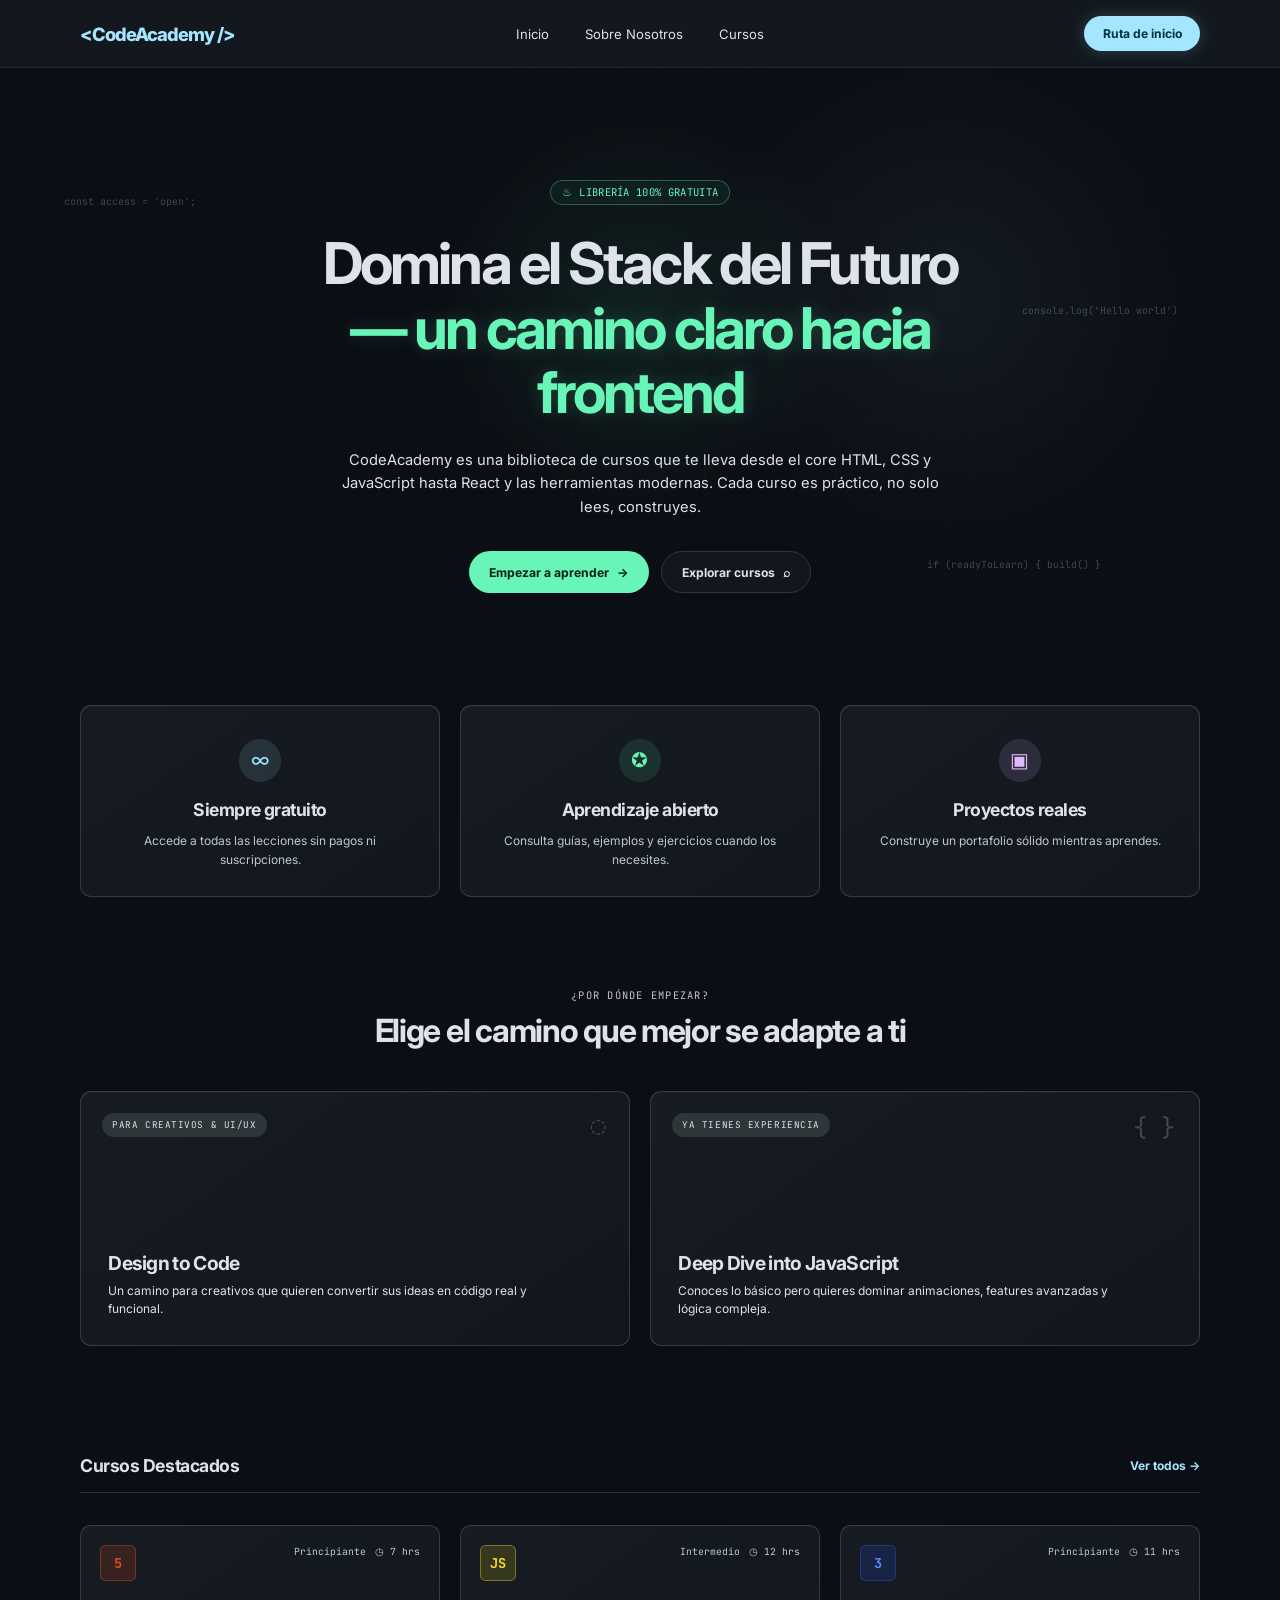
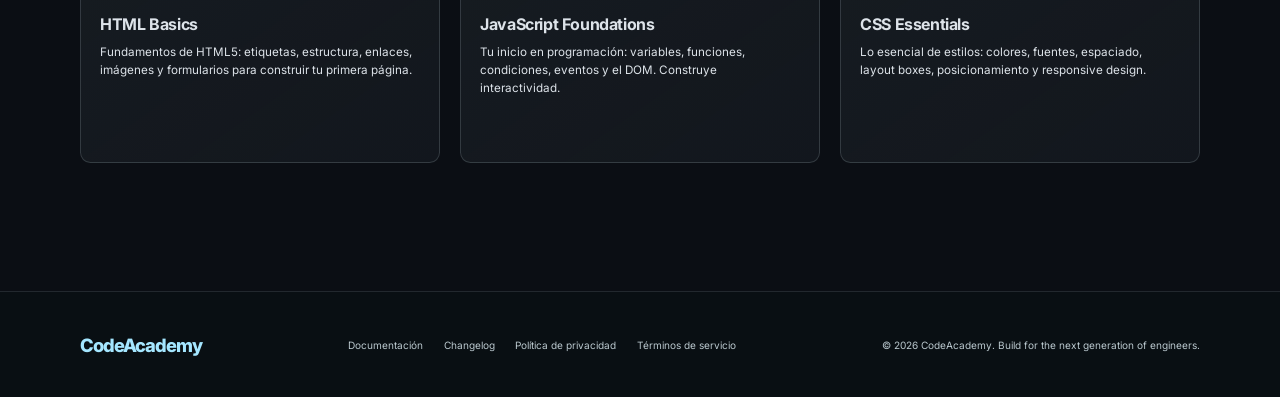
==== commit 4dca2243: "Mejora responsividad y navegación móvil" ====
--- a/index.html
+++ b/index.html
@@ -6,15 +6,21 @@
   <meta name="description" content="CodeAcademy: cursos de desarrollo web para construir el stack del futuro.">
   <title>CodeAcademy | Domina el Stack del Futuro</title>
   <link rel="stylesheet" href="style.css">
+  <script src="menu.js" defer></script>
 </head>
 <body class="pagina-inicio">
   <header class="cabecera-prueba">
     <a class="logo-prueba" href="#inicio" aria-label="Ir al inicio de CodeAcademy">&lt;CodeAcademy /&gt;</a>
 
+    <button class="boton-menu-movil" type="button" aria-expanded="false" aria-label="Abrir menú de navegación">
+      <span></span><span></span><span></span>
+    </button>
+
     <nav class="navegacion-prueba" aria-label="Navegación principal">
       <a href="#inicio">Inicio</a>
       <a href="#cursos">Cursos</a>
       <a href="nosotros.html">Sobre Nosotros</a>
+      <a class="enlace-ruta-movil" href="ruta-inicio.html">Ruta de inicio</a>
     </nav>
 
     <div class="acciones-prueba">
@@ -23,7 +29,7 @@
         <input id="buscar-tecnologia" name="q" type="search" placeholder="Buscar...">
         <button type="submit" aria-label="Buscar">⌕</button>
       </form>
-      <a class="boton-unirme" href="cursos.html">Explorar Cursos</a>
+      <a class="boton-unirme" href="ruta-inicio.html">Ruta de inicio</a>
     </div>
   </header>
 
--- a/style.css
+++ b/style.css
@@ -91,6 +91,16 @@
   gap: 2.25rem;
 }
 
+/* Mantiene "Sobre Nosotros" como enlace central del menú. */
+.navegacion-prueba a[href="nosotros.html"] {
+  order: 2;
+}
+
+.navegacion-prueba a[href="cursos.html"],
+.navegacion-prueba a[href="#cursos"] {
+  order: 3;
+}
+
 .navegacion-prueba a {
   color: var(--texto);
   font-size: 0.82rem;
@@ -109,37 +119,7 @@
 }
 
 .busqueda-prueba {
-  display: flex;
-  align-items: center;
-  width: 136px;
-  border-bottom: 1px solid transparent;
-  transition: width 0.25s ease, border-color 0.2s ease;
-}
-
-.busqueda-prueba:focus-within {
-  width: 190px;
-  border-color: var(--menta);
-}
-
-.busqueda-prueba input {
-  width: 100%;
-  border: 0;
-  outline: 0;
-  background: transparent;
-  color: var(--texto);
-  font-size: 0.76rem;
-}
-
-.busqueda-prueba input::placeholder {
-  color: #859399;
-}
-
-.busqueda-prueba button {
-  border: 0;
-  background: transparent;
-  color: var(--texto);
-  cursor: pointer;
-  font-size: 1.1rem;
+  display: none;
 }
 
 .boton-unirme,
@@ -664,6 +644,13 @@
   font-weight: 800;
 }
 
+/* Ruta de inicio */
+.contenido-ruta { padding: clamp(4rem, 9vw, 8rem) 0 clamp(5rem, 9vw, 8rem); }
+.hero-ruta-inicio { position: relative; display: grid; grid-template-columns: minmax(0, 1.15fr) minmax(280px, 0.7fr); gap: clamp(2rem, 6vw, 6rem); max-width: none; padding: clamp(1.8rem, 5vw, 4rem); overflow: hidden; border: 1px solid rgba(70, 216, 157, 0.24); border-radius: 0.9rem; background: radial-gradient(circle at 90% 10%, rgba(70, 216, 157, 0.2), transparent 30%), radial-gradient(circle at 20% 100%, rgba(164, 230, 255, 0.08), transparent 34%), linear-gradient(145deg, #171f23, #11171b); }.hero-ruta-inicio::after { position: absolute; right: -7rem; bottom: -9rem; width: 23rem; height: 23rem; border: 1px solid rgba(104, 245, 184, 0.1); border-radius: 50%; content: ''; pointer-events: none; }.hero-ruta-contenido { position: relative; z-index: 1; }.hero-ruta-inicio h1 { max-width: 720px; margin-top: 0.85rem; font-size: clamp(2.15rem, 5vw, 3.65rem); letter-spacing: -0.06em; line-height: 1.05; }.hero-ruta-contenido > p:not(.badge-biblioteca) { max-width: 650px; margin-top: 1.1rem; color: var(--texto-secundario); font-size: 0.95rem; line-height: 1.7; }.hero-ruta-acciones { display: flex; flex-wrap: wrap; align-items: center; gap: 1rem; margin-top: 1.6rem; }.hero-ruta-inicio .boton-menta { display: inline-flex; }.hero-ruta-acciones > span { color: var(--texto-secundario); font-family: 'JetBrains Mono', monospace; font-size: 0.68rem; }
+.mapa-ruta { position: relative; z-index: 1; align-self: center; padding: 1.1rem; border: 1px solid rgba(164, 230, 255, 0.18); border-radius: 0.7rem; background: rgba(9, 15, 19, 0.56); backdrop-filter: blur(10px); }.mapa-ruta-cabecera { display: flex; align-items: center; gap: 0.55rem; padding-bottom: 0.8rem; border-bottom: 1px solid rgba(48, 54, 61, 0.75); color: var(--cian); }.mapa-ruta-cabecera span { font-size: 0.9rem; }.mapa-ruta-cabecera p { font-family: 'JetBrains Mono', monospace; font-size: 0.61rem; font-weight: 700; letter-spacing: 0.07em; }.mapa-ruta ol { display: grid; gap: 0.15rem; margin-top: 0.7rem; list-style: none; }.mapa-ruta li { display: grid; grid-template-columns: 1.7rem 1fr auto; align-items: center; gap: 0.55rem; padding: 0.6rem 0.45rem; border-radius: 0.4rem; color: var(--texto-secundario); }.mapa-ruta li + li { border-top: 1px solid rgba(48, 54, 61, 0.45); }.mapa-ruta li span { color: #64727a; font-family: 'JetBrains Mono', monospace; font-size: 0.6rem; }.mapa-ruta li strong { color: var(--texto); font-size: 0.78rem; }.mapa-ruta li small { color: #7e8c94; font-size: 0.62rem; }.mapa-ruta .mapa-activo { background: rgba(104, 245, 184, 0.1); }.mapa-ruta .mapa-activo span, .mapa-ruta .mapa-activo strong { color: var(--menta); }
+.pasos-ruta { margin-top: clamp(3.5rem, 8vw, 7rem); }.encabezado-ruta { max-width: 620px; }.encabezado-ruta h2 { margin-top: 0.55rem; font-size: clamp(1.6rem, 3vw, 2.35rem); letter-spacing: -0.05em; }.pasos-ruta ol { display: grid; gap: 1rem; margin-top: 2.25rem; list-style: none; counter-reset: ruta; }
+.paso-ruta { display: grid; grid-template-columns: 3.2rem minmax(0, 1fr) auto; gap: 1.1rem; align-items: start; padding: 1.4rem; border: 1px solid rgba(48, 54, 61, 0.9); border-radius: 0.75rem; background: linear-gradient(145deg, #171e23, #141a1f); transition: border-color 0.2s ease, transform 0.2s ease, box-shadow 0.2s ease; }.paso-ruta:hover { transform: translateY(-3px); border-color: rgba(104, 245, 184, 0.55); box-shadow: 0 0 24px rgba(104, 245, 184, 0.08); }.numero-paso { padding-top: 0.25rem; color: var(--menta); font-family: 'JetBrains Mono', monospace; font-size: 0.75rem; font-weight: 700; }.meta-paso { color: var(--cian); font-family: 'JetBrains Mono', monospace; font-size: 0.62rem; letter-spacing: 0.05em; }.paso-ruta h3 { margin-top: 0.45rem; font-size: 1.15rem; letter-spacing: -0.035em; }.paso-ruta div > p:not(.meta-paso) { max-width: 650px; margin-top: 0.45rem; color: var(--texto-secundario); font-size: 0.82rem; line-height: 1.6; }.paso-ruta a { display: inline-flex; gap: 0.45rem; margin-top: 0.95rem; color: var(--menta); font-size: 0.76rem; font-weight: 700; }.paso-ruta a:hover { color: var(--cian); }.icono-paso { display: grid; width: 3rem; height: 3rem; place-items: center; border: 1px solid rgba(164, 230, 255, 0.25); border-radius: 0.45rem; color: var(--cian); font-family: 'JetBrains Mono', monospace; font-weight: 700; }.paso-html .icono-paso { border-color: rgba(227, 76, 38, 0.35); color: #e34c26; }.paso-css .icono-paso { border-color: rgba(38, 77, 228, 0.35); color: #6d93ff; }.paso-js .icono-paso { border-color: rgba(247, 223, 30, 0.35); color: #f7df1e; }.paso-next .icono-paso { border-color: rgba(221, 227, 233, 0.28); color: var(--texto); }
+
 .pie-prueba {
   display: grid;
   grid-template-columns: auto 1fr auto;
@@ -729,6 +716,12 @@
   .compromiso-nosotros {
     grid-template-columns: 1fr;
   }
+
+  .paso-ruta { grid-template-columns: 2.6rem minmax(0, 1fr); }
+  .icono-paso { display: none; }
+
+  .hero-ruta-inicio { grid-template-columns: 1fr; }
+  .mapa-ruta { max-width: 440px; }
 }
 
 @media (max-width: 620px) {
@@ -1459,6 +1452,7 @@
 .contenido-leccion { width: min(100%, 800px); margin: 0 auto; padding: clamp(1.4rem, 4vw, 3rem); border: 1px solid rgba(48, 54, 61, 0.9); border-radius: 0.9rem; background: linear-gradient(145deg, rgba(23, 30, 35, 0.88), rgba(20, 26, 31, 0.88)); box-shadow: inset 0 1px 0 rgba(221, 227, 233, 0.025); }
 .contenido-leccion h1 { margin: 0.65rem 0 1.25rem; color: var(--texto); font-size: clamp(2rem, 5vw, 3.2rem); letter-spacing: -0.055em; line-height: 1.1; }
 .contenido-leccion h2 { margin: 2.5rem 0 0.8rem; color: var(--texto); font-size: clamp(1.3rem, 3vw, 1.65rem); letter-spacing: -0.035em; }
+.leccion-bloque { scroll-margin-top: 5.5rem; }
 .contenido-leccion p,
 .contenido-leccion li { color: var(--texto-secundario); font-size: 0.98rem; line-height: 1.75; }
 .contenido-leccion .intro-leccion { margin-bottom: 1.7rem; color: var(--texto); font-size: 1.08rem; line-height: 1.75; }
@@ -2585,3 +2579,682 @@
     display: block;
   }
 }
+
+/* ================================================================
+   Capa responsive global
+   Mantiene el mismo lenguaje visual en móvil y tablet sin comprimir
+   tarjetas, controles ni contenido de lectura.
+   ================================================================ */
+
+img,
+svg,
+video,
+iframe {
+  max-width: 100%;
+}
+
+body {
+  overflow-x: hidden;
+}
+
+@media (max-width: 900px) {
+  /* El menú principal sigue disponible y ordenado en dos filas. */
+  .cabecera-prueba {
+    grid-template-columns: minmax(0, 1fr) auto;
+    row-gap: 0.7rem;
+    min-height: 108px;
+    padding-top: 0.75rem;
+    padding-bottom: 0.75rem;
+  }
+
+  .navegacion-prueba {
+    display: flex;
+    grid-column: 1 / -1;
+    grid-row: 2;
+    justify-content: center;
+    gap: clamp(1rem, 4vw, 2.25rem);
+  }
+
+  .navegacion-prueba a {
+    white-space: nowrap;
+  }
+
+  .hero-prueba {
+    min-height: 500px;
+    padding-top: 5.5rem;
+  }
+
+  .beneficios-prueba {
+    gap: 1rem;
+  }
+
+  .tarjeta-beneficio-prueba {
+    padding: 1.65rem 1rem;
+  }
+
+  .grid-rutas-prueba {
+    gap: 1rem;
+  }
+
+  .tarjeta-ruta-prueba {
+    min-height: 230px;
+    padding: 1.4rem;
+  }
+
+  .catalogo-cursos-v2 .filtros-v2 {
+    grid-template-columns: repeat(2, minmax(0, 1fr));
+  }
+
+  /* En aula el índice pasa arriba: el texto conserva un ancho cómodo. */
+  .aula-layout {
+    flex-direction: column;
+  }
+
+  .sidebar-aula {
+    position: static;
+    width: 100%;
+    min-height: auto;
+    padding: 0.65rem 0.8rem;
+    border-right: 0;
+    border-bottom: 1px solid var(--borde);
+  }
+
+  .sidebar-aula .titulo-indice {
+    display: none;
+  }
+
+  .sidebar-aula .nav-alumno {
+    flex-direction: row;
+    overflow-x: auto;
+    scrollbar-width: none;
+  }
+
+  .sidebar-aula .nav-alumno::-webkit-scrollbar {
+    display: none;
+  }
+
+  .sidebar-aula .nav-alumno a {
+    flex: 0 0 auto;
+    white-space: nowrap;
+  }
+
+  .aula-principal {
+    width: 100%;
+  }
+
+  .contenido-leccion {
+    width: min(100%, 800px);
+  }
+}
+
+@media (max-width: 760px) {
+  .seccion-prueba,
+  .curso-individual,
+  .catalogo-cursos-v2 {
+    width: min(100% - 2.5rem, 620px);
+  }
+
+  .beneficios-prueba,
+  .grid-rutas-prueba {
+    grid-template-columns: 1fr;
+  }
+
+  .tarjeta-beneficio-prueba {
+    display: grid;
+    grid-template-columns: auto minmax(0, 1fr);
+    column-gap: 1rem;
+    align-items: center;
+    text-align: left;
+  }
+
+  .icono-beneficio-prueba {
+    grid-row: span 2;
+    margin: 0;
+  }
+
+  .tarjeta-beneficio-prueba p {
+    margin-top: 0.35rem;
+  }
+
+  .grid-cursos-prueba {
+    grid-template-columns: repeat(2, minmax(0, 1fr));
+  }
+
+  .paso-ruta {
+    grid-template-columns: 2rem minmax(0, 1fr);
+    gap: 0.8rem;
+    padding: 1.2rem;
+  }
+
+  .paso-ruta .icono-paso {
+    display: none;
+  }
+
+  .curso-individual .hero-curso,
+  .curso-individual .cuerpo-curso,
+  .curso-individual .lateral-compra {
+    width: 100%;
+  }
+
+  .curso-individual .contenido-curso {
+    gap: 1.25rem;
+  }
+
+  .curso-individual .video-presentacion {
+    min-height: 290px;
+  }
+
+  .pie-prueba {
+    gap: 1.25rem;
+    padding-top: 2rem;
+    padding-bottom: 2rem;
+  }
+}
+
+@media (max-width: 620px) {
+  .cabecera-prueba {
+    min-height: 104px;
+    padding: 0.65rem 1rem 0.7rem;
+  }
+
+  .logo-prueba {
+    font-size: 1rem;
+  }
+
+  .boton-unirme {
+    padding: 0.52rem 0.65rem;
+    font-size: 0.62rem;
+    white-space: nowrap;
+  }
+
+  .navegacion-prueba {
+    width: 100%;
+    gap: 0;
+    justify-content: space-between;
+  }
+
+  .navegacion-prueba a {
+    font-size: 0.72rem;
+  }
+
+  .hero-prueba {
+    min-height: 0;
+    padding: 4.5rem 1.25rem 4rem;
+  }
+
+  .hero-prueba h1 {
+    font-size: clamp(2rem, 10vw, 2.65rem);
+  }
+
+  .hero-prueba-descripcion {
+    font-size: 0.86rem;
+  }
+
+  .hero-prueba-acciones,
+  .hero-ruta-acciones {
+    align-items: stretch;
+    flex-direction: column;
+    width: 100%;
+  }
+
+  .hero-prueba-acciones a,
+  .hero-ruta-acciones a {
+    width: 100%;
+  }
+
+  .seccion-prueba,
+  .curso-individual,
+  .catalogo-cursos-v2 {
+    width: min(100% - 2rem, 540px);
+  }
+
+  .beneficios-prueba {
+    padding-top: 1.25rem;
+  }
+
+  .tarjeta-beneficio-prueba {
+    padding: 1.2rem;
+  }
+
+  .rutas-prueba {
+    padding-top: 3.75rem;
+  }
+
+  .encabezado-rutas-prueba h2,
+  .encabezado-ruta h2 {
+    font-size: 1.6rem;
+  }
+
+  .cursos-prueba {
+    padding: 4rem 0 4.5rem;
+  }
+
+  .grid-cursos-prueba,
+  .catalogo-cursos-v2 .grid-catalogo-v2 {
+    grid-template-columns: 1fr;
+  }
+
+  .tarjeta-curso-prueba {
+    min-height: 215px;
+  }
+
+  .encabezado-cursos-prueba {
+    align-items: flex-start;
+    gap: 0.8rem;
+  }
+
+  .contenido-ruta {
+    padding-top: 2rem;
+  }
+
+  .hero-ruta-inicio {
+    gap: 1.5rem;
+    padding: 1.35rem;
+  }
+
+  .hero-ruta-inicio h1 {
+    font-size: clamp(2rem, 10vw, 2.7rem);
+  }
+
+  .mapa-ruta li {
+    grid-template-columns: 1.4rem minmax(0, 1fr);
+  }
+
+  .mapa-ruta li small {
+    display: none;
+  }
+
+  .paso-ruta {
+    display: block;
+  }
+
+  .numero-paso {
+    margin-bottom: 0.6rem;
+  }
+
+  .paso-ruta h3 {
+    font-size: 1.05rem;
+  }
+
+  .catalogo-cursos-v2 {
+    padding-top: 1.75rem;
+  }
+
+  .catalogo-cursos-v2 .filtros-v2 {
+    display: block;
+  }
+
+  .catalogo-cursos-v2 .encabezado-filtros-v2 {
+    padding-bottom: 0.8rem;
+  }
+
+  .catalogo-cursos-v2 .grupo-filtros {
+    display: flex;
+    padding: 1rem 0;
+  }
+
+  .catalogo-cursos-v2 .barra-catalogo-v2 {
+    display: grid;
+    grid-template-columns: 1fr;
+    margin-bottom: 1.5rem;
+  }
+
+  .barra-catalogo-v2 .busqueda-interna {
+    padding: 0 0.7rem;
+  }
+
+  .tarjeta-catalogo-v2 {
+    min-height: 245px;
+  }
+
+  .curso-cabecera-v2 {
+    gap: 0.6rem;
+  }
+
+  .curso-cabecera-v2 > div {
+    flex-wrap: wrap;
+    justify-content: flex-end;
+  }
+
+  .curso-individual {
+    padding: 1.5rem 0 3.5rem;
+  }
+
+  .curso-individual .hero-curso {
+    padding: 1.35rem;
+  }
+
+  .curso-individual .hero-curso h1 {
+    font-size: clamp(1.85rem, 9vw, 2.35rem);
+  }
+
+  .curso-individual .descripcion-curso {
+    font-size: 0.85rem;
+  }
+
+  .curso-individual .datos-curso {
+    gap: 0.45rem;
+  }
+
+  .curso-individual .datos-curso span {
+    font-size: 0.58rem;
+  }
+
+  .curso-individual .video-presentacion {
+    min-height: 225px;
+  }
+
+  .curso-individual .bloque-curso {
+    padding: 1.15rem;
+  }
+
+  .curso-individual .temario summary {
+    min-height: 0;
+    padding: 0.9rem;
+  }
+
+  .curso-individual .temario details li {
+    gap: 0.7rem;
+    font-size: 0.72rem;
+  }
+
+  .contenido-dashboard {
+    padding: 1.5rem 1rem 3rem;
+  }
+
+  .contenido-leccion {
+    padding: 1.15rem;
+    border-radius: 0.7rem;
+  }
+
+  .contenido-leccion h1 {
+    font-size: clamp(1.8rem, 9vw, 2.35rem);
+  }
+
+  .contenido-leccion .intro-leccion {
+    font-size: 0.98rem;
+  }
+
+  .contenido-leccion p,
+  .contenido-leccion li {
+    font-size: 0.9rem;
+    line-height: 1.7;
+  }
+
+  .contenido-leccion pre {
+    margin-right: 0;
+    margin-left: 0;
+    padding: 0.9rem;
+  }
+
+  .contenido-leccion pre code {
+    font-size: 0.7rem;
+  }
+
+  .pie-prueba nav {
+    gap: 0.8rem 1rem;
+  }
+
+  .pie-prueba p {
+    max-width: 280px;
+    margin: 0 auto;
+    line-height: 1.55;
+  }
+}
+
+@media (max-width: 360px) {
+  .cabecera-prueba {
+    padding-right: 0.75rem;
+    padding-left: 0.75rem;
+  }
+
+  .logo-prueba {
+    font-size: 0.92rem;
+  }
+
+  .boton-unirme {
+    padding: 0.48rem 0.52rem;
+    font-size: 0.58rem;
+  }
+
+  .navegacion-prueba a {
+    font-size: 0.67rem;
+  }
+
+  .tarjeta-beneficio-prueba {
+    grid-template-columns: 1fr;
+  }
+
+  .icono-beneficio-prueba {
+    grid-row: auto;
+    margin-bottom: 0.2rem;
+  }
+}
+
+/* Menú desplegable para móvil */
+.boton-menu-movil {
+  display: none;
+  width: 2.35rem;
+  height: 2.35rem;
+  place-items: center;
+  align-content: center;
+  gap: 0.28rem;
+  border: 1px solid rgba(164, 230, 255, 0.24);
+  border-radius: 0.45rem;
+  background: rgba(9, 15, 19, 0.64);
+  cursor: pointer;
+}
+
+.boton-menu-movil span {
+  display: block;
+  width: 1rem;
+  height: 1px;
+  background: var(--cian);
+  transition: transform 0.2s ease, opacity 0.2s ease;
+}
+
+.enlace-ruta-movil {
+  display: none;
+}
+
+@media (max-width: 700px) {
+  .cabecera-prueba {
+    grid-template-columns: minmax(0, 1fr) auto;
+    min-height: 64px;
+    row-gap: 0;
+  }
+
+  .cabecera-prueba .acciones-prueba {
+    display: none;
+  }
+
+  .boton-menu-movil {
+    display: grid;
+  }
+
+  .navegacion-prueba {
+    position: absolute;
+    top: calc(100% + 0.5rem);
+    right: 1rem;
+    left: 1rem;
+    display: none;
+    width: auto;
+    padding: 0.55rem;
+    border: 1px solid rgba(48, 54, 61, 0.95);
+    border-radius: 0.7rem;
+    background: rgba(22, 27, 34, 0.98);
+    box-shadow: 0 18px 35px rgba(0, 0, 0, 0.28);
+    backdrop-filter: blur(16px);
+  }
+
+  .cabecera-prueba.menu-abierto .navegacion-prueba {
+    display: flex;
+    flex-direction: column;
+    align-items: stretch;
+    gap: 0.15rem;
+    animation: entrada-menu-movil 0.2s ease both;
+  }
+
+  .navegacion-prueba .enlace-ruta-movil {
+    display: block;
+    order: 2;
+    margin-top: 0;
+    border: 0;
+    background: transparent;
+    color: var(--texto);
+    font-weight: 400;
+  }
+
+  .navegacion-prueba a {
+    padding: 0.78rem 0.8rem;
+    border-radius: 0.4rem;
+    font-size: 0.8rem;
+  }
+
+  .navegacion-prueba a:hover,
+  .navegacion-prueba a:focus-visible {
+    background: rgba(104, 245, 184, 0.1);
+  }
+
+  .cabecera-prueba.menu-abierto .boton-menu-movil span:nth-child(1) {
+    transform: translateY(0.38rem) rotate(45deg);
+  }
+
+  .cabecera-prueba.menu-abierto .boton-menu-movil span:nth-child(2) {
+    opacity: 0;
+  }
+
+  .cabecera-prueba.menu-abierto .boton-menu-movil span:nth-child(3) {
+    transform: translateY(-0.38rem) rotate(-45deg);
+  }
+}
+
+@keyframes entrada-menu-movil {
+  from { opacity: 0; transform: translateY(-0.5rem); }
+  to { opacity: 1; transform: translateY(0); }
+}
+
+/* En tablet hay espacio suficiente para conservar el encabezado en una fila. */
+@media (min-width: 701px) and (max-width: 900px) {
+  .cabecera-prueba {
+    grid-template-columns: minmax(0, 1fr) auto minmax(0, 1fr);
+    min-height: 68px;
+    padding-top: 0;
+    padding-bottom: 0;
+    row-gap: 0;
+  }
+
+  .navegacion-prueba {
+    display: flex;
+    grid-column: auto;
+    grid-row: auto;
+    gap: clamp(1.1rem, 3vw, 2rem);
+  }
+
+  .navegacion-prueba a {
+    padding: 0;
+    font-size: 0.78rem;
+  }
+
+  .cabecera-prueba .acciones-prueba {
+    display: flex;
+  }
+}
+
+/* Barra de búsqueda y controles del catálogo */
+.catalogo-cursos-v2 .barra-catalogo-v2 {
+  position: relative;
+  overflow: hidden;
+  padding: 0.75rem;
+  border-color: rgba(164, 230, 255, 0.16);
+  border-radius: 0.8rem;
+  background:
+    linear-gradient(135deg, rgba(164, 230, 255, 0.055), transparent 42%),
+    rgba(17, 23, 28, 0.88);
+  box-shadow: inset 0 1px 0 rgba(221, 227, 233, 0.035), 0 12px 28px rgba(0, 0, 0, 0.12);
+}
+
+.catalogo-cursos-v2 .barra-catalogo-v2::before {
+  position: absolute;
+  top: -3rem;
+  right: 8%;
+  width: 9rem;
+  height: 6rem;
+  border-radius: 50%;
+  background: rgba(104, 245, 184, 0.07);
+  content: '';
+  filter: blur(18px);
+  pointer-events: none;
+}
+
+.catalogo-cursos-v2 .barra-catalogo-v2 > * {
+  position: relative;
+  z-index: 1;
+}
+
+.barra-catalogo-v2 .busqueda-interna {
+  min-height: 52px;
+  border-color: rgba(164, 230, 255, 0.2);
+  border-radius: 0.55rem;
+  background: rgba(7, 13, 17, 0.68);
+  transition: border-color 0.2s ease, box-shadow 0.2s ease, background-color 0.2s ease;
+}
+
+.barra-catalogo-v2 .busqueda-interna:hover {
+  border-color: rgba(164, 230, 255, 0.42);
+  background: rgba(9, 16, 21, 0.9);
+}
+
+.barra-catalogo-v2 .busqueda-interna > span[aria-hidden='true'] {
+  color: var(--cian);
+  font-size: 1.15rem;
+}
+
+.barra-catalogo-v2 .busqueda-interna input {
+  font-size: 0.86rem;
+}
+
+.barra-catalogo-v2 .busqueda-interna input::placeholder {
+  color: #7e8d96;
+}
+
+.barra-catalogo-v2 select {
+  min-height: 52px;
+  border-color: rgba(164, 230, 255, 0.18);
+  border-radius: 0.55rem;
+  background-color: rgba(7, 13, 17, 0.78);
+  color: var(--texto);
+  font-weight: 600;
+  cursor: pointer;
+  transition: border-color 0.2s ease, box-shadow 0.2s ease;
+}
+
+.barra-catalogo-v2 select:hover,
+.barra-catalogo-v2 select:focus {
+  border-color: var(--menta);
+  box-shadow: 0 0 0 3px rgba(104, 245, 184, 0.08);
+}
+
+.resultados-catalogo {
+  min-height: 1.25rem;
+  margin: -1.35rem 0 1.2rem;
+  color: #82929b;
+  font-family: 'JetBrains Mono', monospace;
+  font-size: 0.65rem;
+  letter-spacing: 0.03em;
+}
+
+@media (max-width: 620px) {
+  .catalogo-cursos-v2 .barra-catalogo-v2 {
+    padding: 0.6rem;
+  }
+
+  .barra-catalogo-v2 .busqueda-interna,
+  .barra-catalogo-v2 select {
+    min-height: 48px;
+  }
+
+  .resultados-catalogo {
+    margin: -0.7rem 0 1rem;
+  }
+}
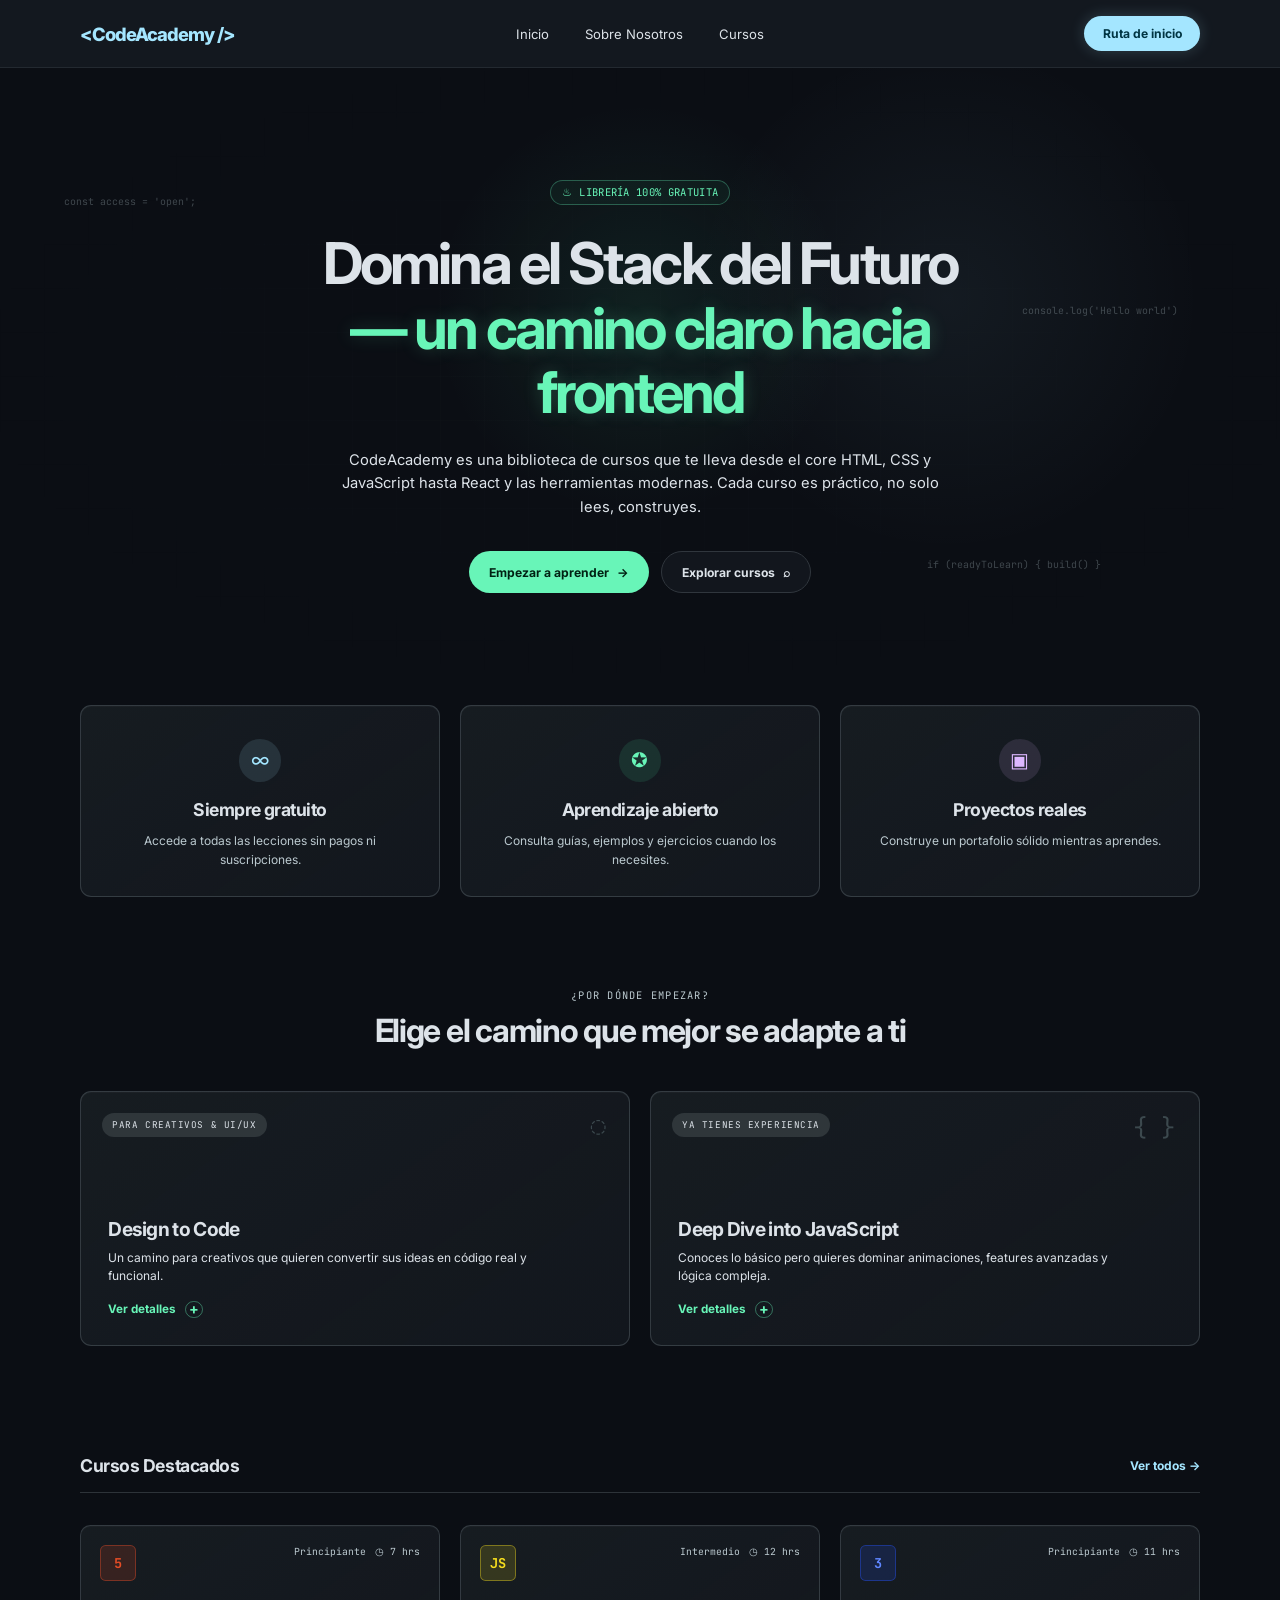
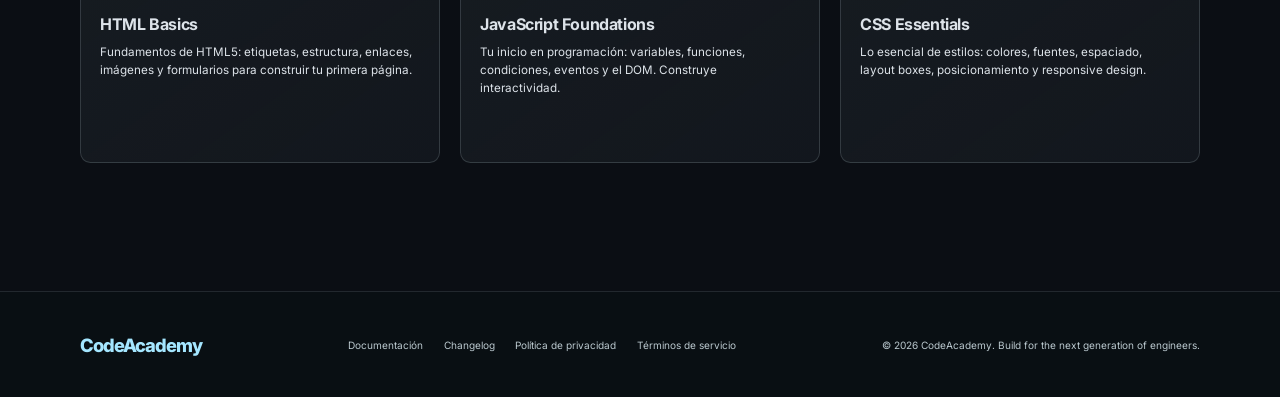
==== commit db132b29: "Refina catálogo y rutas expandibles" ====
--- a/index.html
+++ b/index.html
@@ -74,20 +74,48 @@
         <h2>Elige el camino que mejor se adapte a ti</h2>
       </div>
       <div class="grid-rutas-prueba">
-        <article class="tarjeta-ruta-prueba ruta-design">
+        <article class="tarjeta-ruta-prueba ruta-design ruta-expandible">
           <span class="badge-ruta">Para creativos &amp; UI/UX</span>
           <span class="marca-ruta" aria-hidden="true">◌</span>
           <div>
             <h3>Design to Code</h3>
             <p>Un camino para creativos que quieren convertir sus ideas en código real y funcional.</p>
+            <button class="boton-expandir-ruta" type="button" aria-expanded="false" aria-controls="detalle-design">
+              Ver detalles <span aria-hidden="true">+</span>
+            </button>
+            <div class="detalle-ruta" id="detalle-design">
+              <div>
+                <p class="detalle-ruta-intro">Ideal si quieres dar el salto de una idea visual a una interfaz accesible y responsive.</p>
+                <ul>
+                  <li>HTML semántico y estructura clara.</li>
+                  <li>CSS moderno, Flexbox y Grid.</li>
+                  <li>Tu primera landing page para portafolio.</li>
+                </ul>
+                <a href="detalles-html.html">Comenzar con HTML <span aria-hidden="true">→</span></a>
+              </div>
+            </div>
           </div>
         </article>
-        <article class="tarjeta-ruta-prueba ruta-javascript">
+        <article class="tarjeta-ruta-prueba ruta-javascript ruta-expandible">
           <span class="badge-ruta">Ya tienes experiencia</span>
           <span class="marca-ruta" aria-hidden="true">{ }</span>
           <div>
             <h3>Deep Dive into JavaScript</h3>
             <p>Conoces lo básico pero quieres dominar animaciones, features avanzadas y lógica compleja.</p>
+            <button class="boton-expandir-ruta" type="button" aria-expanded="false" aria-controls="detalle-javascript">
+              Ver detalles <span aria-hidden="true">+</span>
+            </button>
+            <div class="detalle-ruta" id="detalle-javascript">
+              <div>
+                <p class="detalle-ruta-intro">Una ruta para consolidar tu lógica y crear aplicaciones frontend más robustas.</p>
+                <ul>
+                  <li>JavaScript, DOM y eventos reales.</li>
+                  <li>React, TypeScript y rendimiento.</li>
+                  <li>Patrones y arquitectura frontend.</li>
+                </ul>
+                <a href="detalles-javascript.html">Explorar JavaScript <span aria-hidden="true">→</span></a>
+              </div>
+            </div>
           </div>
         </article>
       </div>
--- a/style.css
+++ b/style.css
@@ -335,6 +335,7 @@
   display: grid;
   grid-template-columns: repeat(2, 1fr);
   gap: 1.25rem;
+  align-items: start;
   margin-top: 2.6rem;
 }
 
@@ -391,6 +392,104 @@
   color: var(--texto);
   font-size: 0.75rem;
   line-height: 1.5;
+}
+
+.ruta-expandible {
+  cursor: default;
+}
+
+.boton-expandir-ruta {
+  display: inline-flex;
+  align-items: center;
+  gap: 0.55rem;
+  margin-top: 1rem;
+  padding: 0;
+  border: 0;
+  background: transparent;
+  color: var(--menta);
+  font: inherit;
+  font-size: 0.73rem;
+  font-weight: 700;
+  cursor: pointer;
+}
+
+.boton-expandir-ruta span {
+  display: grid;
+  width: 1.1rem;
+  height: 1.1rem;
+  place-items: center;
+  border: 1px solid rgba(104, 245, 184, 0.4);
+  border-radius: 50%;
+  font-size: 0.9rem;
+  line-height: 1;
+  transition: transform 0.25s ease, background-color 0.25s ease;
+}
+
+.boton-expandir-ruta:hover {
+  color: var(--cian);
+}
+
+.detalle-ruta {
+  max-height: 0;
+  margin-top: 0;
+  overflow: hidden;
+  opacity: 0;
+  transition: max-height 0.45s cubic-bezier(0.22, 1, 0.36, 1), margin-top 0.35s ease, opacity 0.25s ease;
+}
+
+.detalle-ruta > div {
+  padding: 1rem;
+  border: 1px solid rgba(164, 230, 255, 0.14);
+  border-radius: 0.5rem;
+  background: rgba(9, 15, 19, 0.54);
+}
+
+.detalle-ruta-intro {
+  color: var(--texto-secundario) !important;
+  font-size: 0.73rem !important;
+}
+
+.detalle-ruta ul {
+  display: grid;
+  gap: 0.42rem;
+  margin: 0.8rem 0;
+  padding-left: 1.05rem;
+  color: var(--texto);
+  font-size: 0.71rem;
+  line-height: 1.45;
+}
+
+.detalle-ruta li::marker {
+  color: var(--menta);
+}
+
+.detalle-ruta a {
+  display: inline-flex;
+  gap: 0.45rem;
+  color: var(--cian);
+  font-size: 0.72rem;
+  font-weight: 700;
+}
+
+.detalle-ruta a:hover {
+  color: var(--menta);
+}
+
+.ruta-expandible.ruta-abierta {
+  min-height: 390px;
+  border-color: rgba(104, 245, 184, 0.46);
+  box-shadow: 0 0 28px rgba(104, 245, 184, 0.1);
+}
+
+.ruta-expandible.ruta-abierta .detalle-ruta {
+  max-height: 260px;
+  margin-top: 1rem;
+  opacity: 1;
+}
+
+.ruta-expandible.ruta-abierta .boton-expandir-ruta span {
+  background: rgba(104, 245, 184, 0.14);
+  transform: rotate(45deg);
 }
 
 .cursos-prueba {
@@ -3134,6 +3233,40 @@
   to { opacity: 1; transform: translateY(0); }
 }
 
+/* Entradas progresivas para secciones y tarjetas */
+.animar-entrada {
+  opacity: 0;
+  transform: translateY(1.4rem);
+  transition:
+    opacity 0.62s cubic-bezier(0.22, 1, 0.36, 1) var(--retraso-entrada, 0ms),
+    transform 0.62s cubic-bezier(0.22, 1, 0.36, 1) var(--retraso-entrada, 0ms);
+}
+
+.animar-entrada.entrada-visible {
+  opacity: 1;
+  transform: translateY(0);
+}
+
+@media (prefers-reduced-motion: reduce) {
+  html {
+    scroll-behavior: auto;
+  }
+
+  *,
+  *::before,
+  *::after {
+    animation-duration: 0.01ms !important;
+    animation-iteration-count: 1 !important;
+    scroll-behavior: auto !important;
+    transition-duration: 0.01ms !important;
+  }
+
+  .animar-entrada {
+    opacity: 1;
+    transform: none;
+  }
+}
+
 /* En tablet hay espacio suficiente para conservar el encabezado en una fila. */
 @media (min-width: 701px) and (max-width: 900px) {
   .cabecera-prueba {
